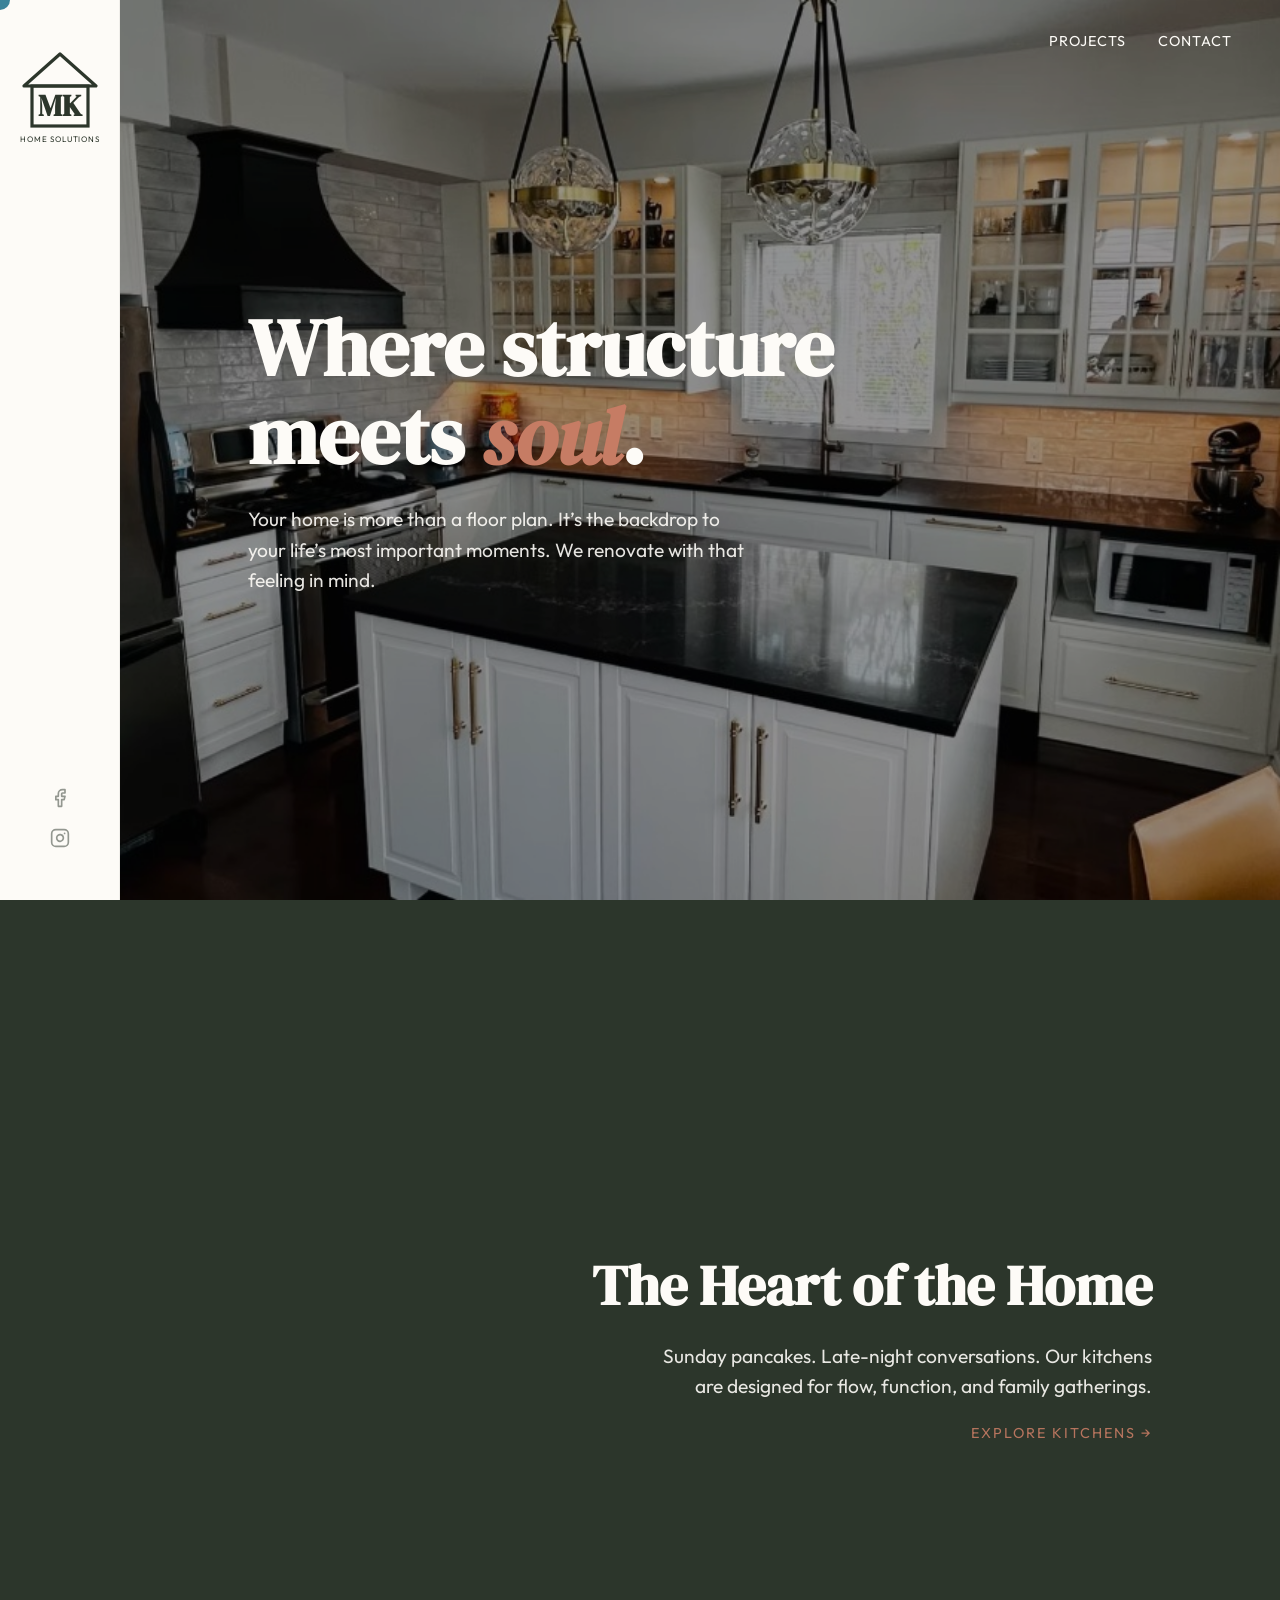
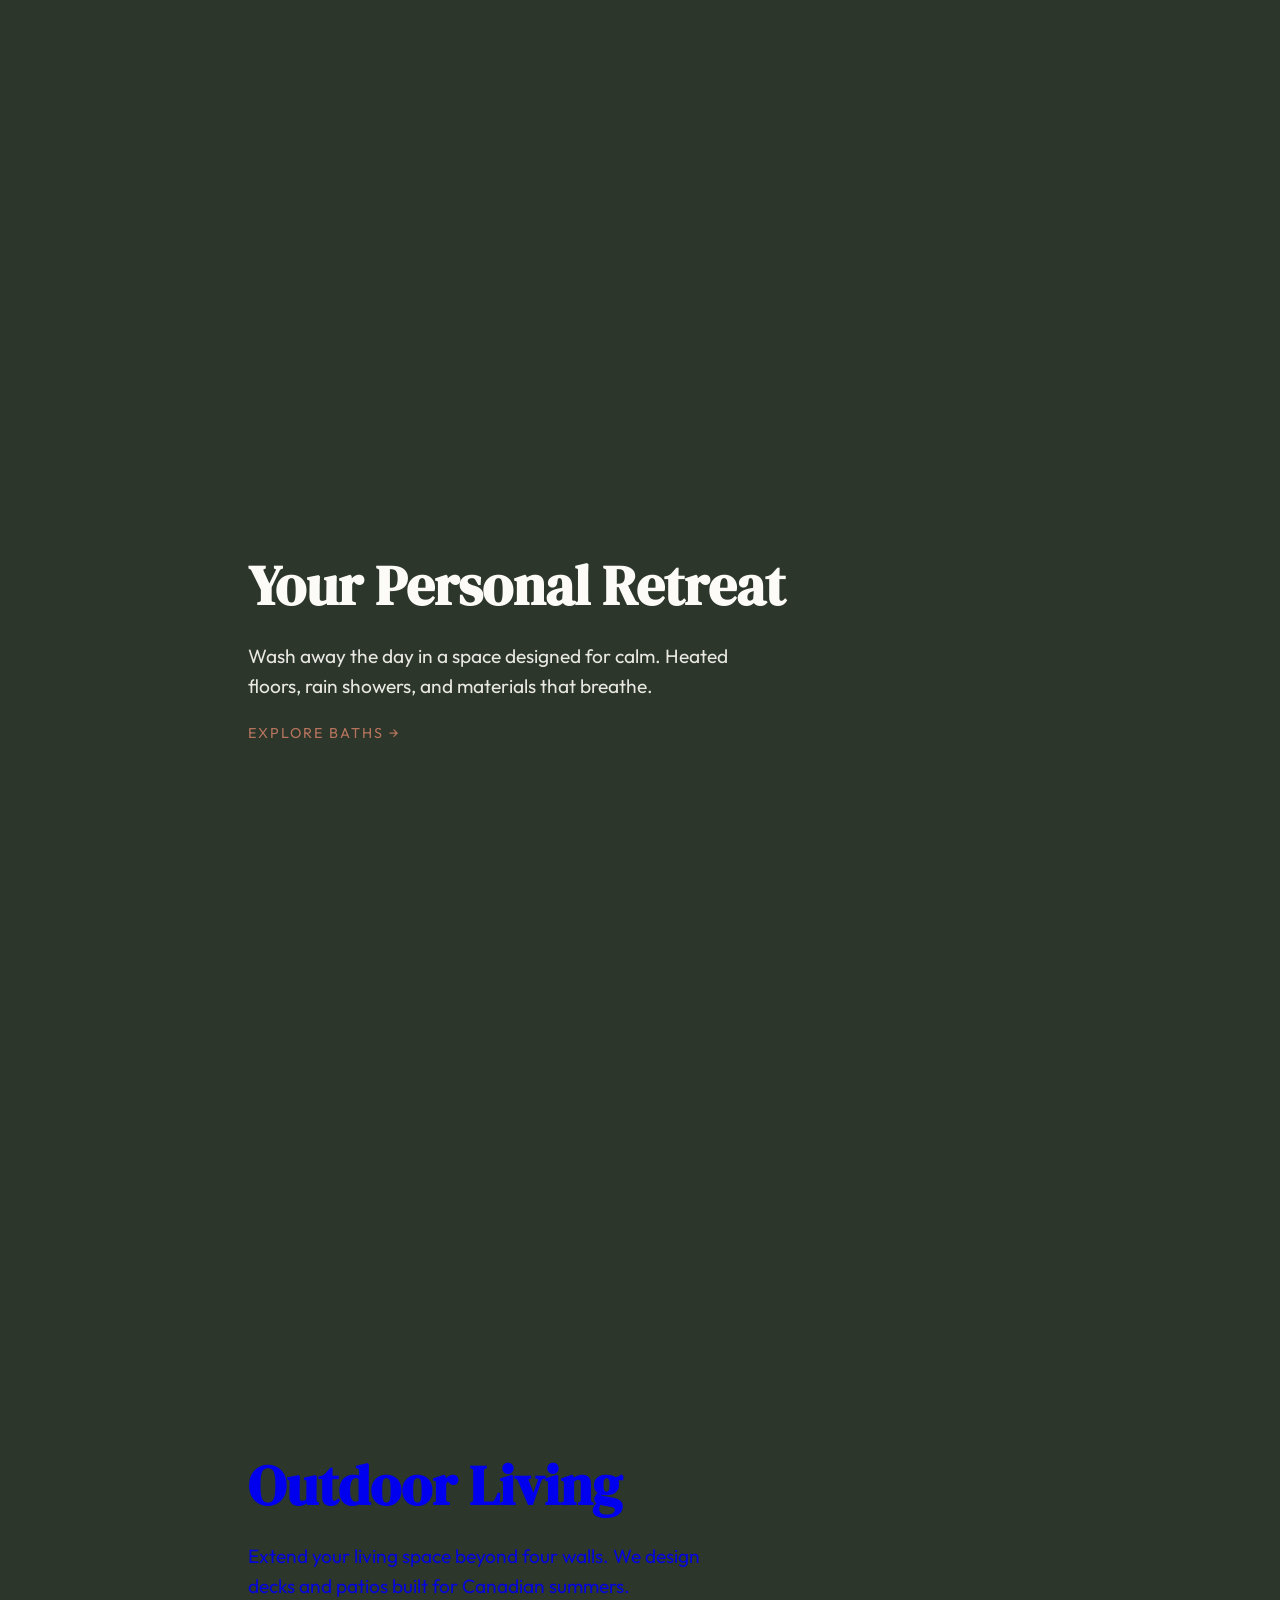
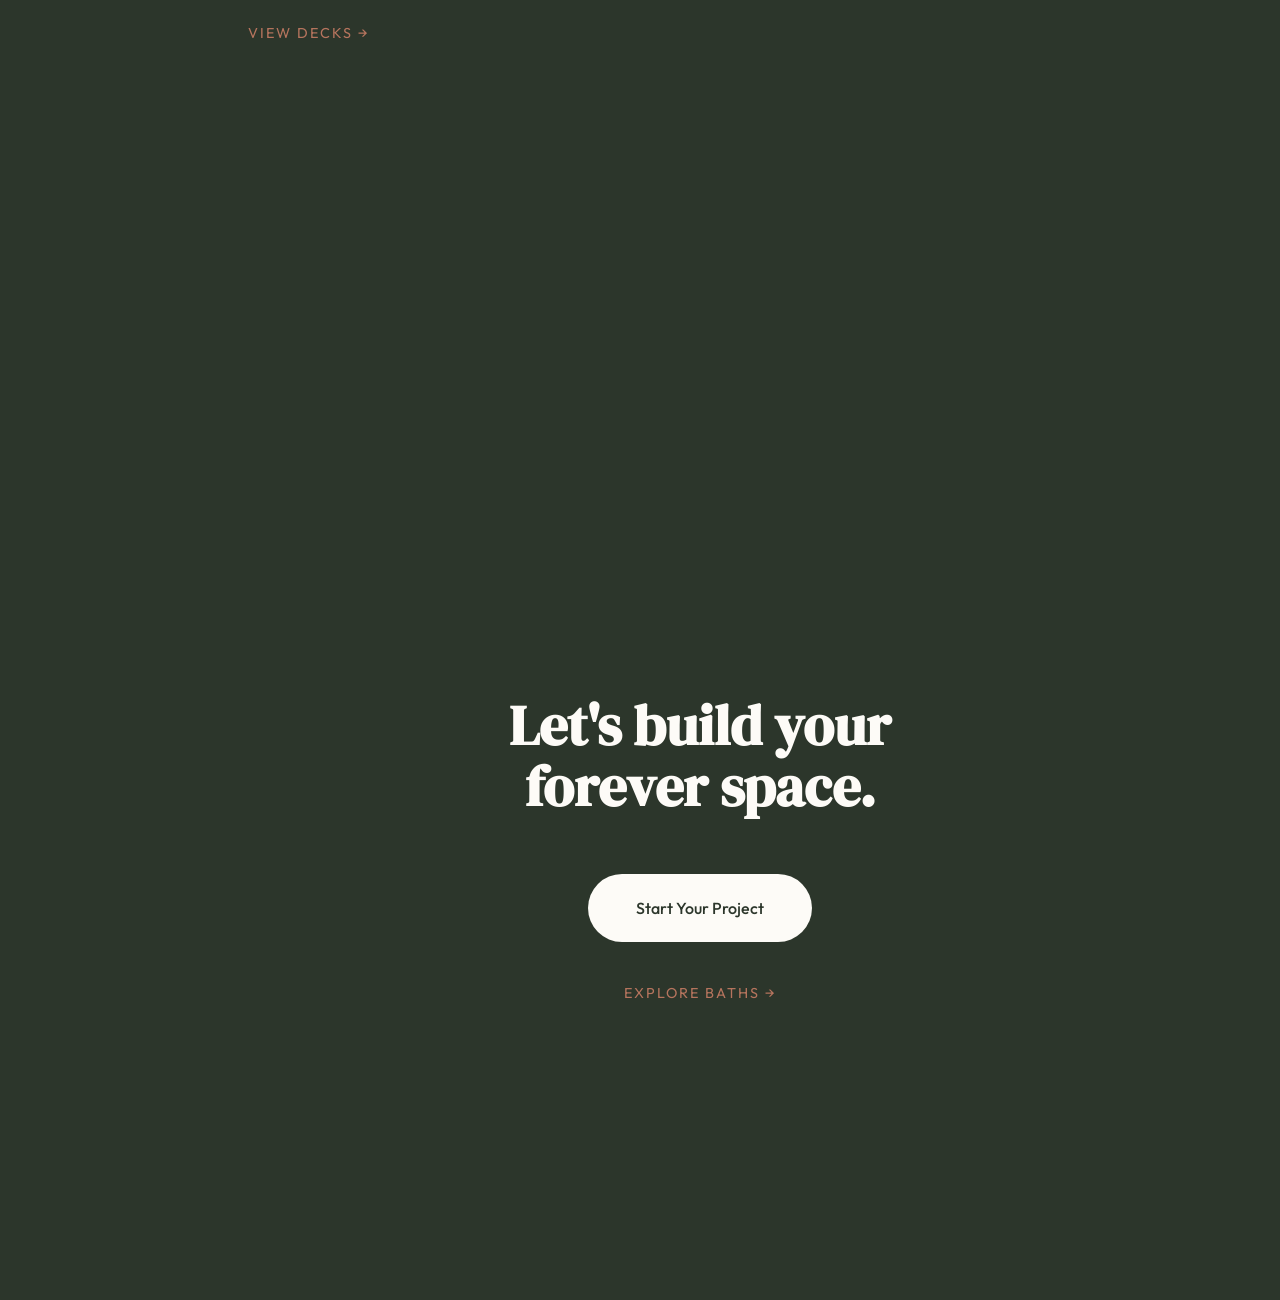
==== index.html @ 0baa1447 "Update index.html" ====
<!DOCTYPE html>
<html lang="en">
<head>
    <meta charset="UTF-8">
    <meta name="viewport" content="width=device-width, initial-scale=1.0">
    <title>MK Home Solutions | Immersive Story</title>
    <link rel="preconnect" href="https://fonts.googleapis.com">
    <link rel="preconnect" href="https://fonts.gstatic.com" crossorigin>
    <link href="https://fonts.googleapis.com/css2?family=DM+Serif+Display&family=Outfit:wght@300;400;500&display=swap" rel="stylesheet">
    
    <style>
        :root {
            --bg-cream: #FDFBF7;
            --text-dark: #2C362B;
            --text-light: #F2E8E4;
            --accent-terra: #C67C64;
            --font-display: 'DM Serif Display', serif;
            --font-body: 'Outfit', sans-serif;
            --sidebar-width: 120px;
        }

        * {
            box-sizing: border-box;
            margin: 0;
            padding: 0;
            cursor: none; /* Custom cursor */
        }

        body {
            background-color: var(--text-dark);
            color: var(--text-dark);
            font-family: var(--font-body);
            overflow-x: hidden;
        }

        /* --- CUSTOM CURSOR --- */
        .cursor {
            width: 20px;
            height: 20px;
            background: var(--accent-terra);
            border-radius: 50%;
            position: fixed;
            pointer-events: none;
            z-index: 9999;
            transform: translate(-50%, -50%);
            transition: width 0.3s, height 0.3s, background 0.3s;
            mix-blend-mode: exclusion;
        }
        
        .cursor.hovered {
            width: 60px;
            height: 60px;
            background: white;
            mix-blend-mode: normal;
            display: flex;
            align-items: center;
            justify-content: center;
        }
        
        .cursor.hovered::after {
            content: '';
            width: 5px;
            height: 5px;
            background: var(--text-dark);
            border-radius: 50%;
        }

        /* --- STATIC LEFT SIDEBAR --- */
        .static-sidebar {
            position: fixed;
            top: 0;
            left: 0;
            width: var(--sidebar-width);
            height: 100vh;
            background: var(--bg-cream);
            z-index: 100;
            display: flex;
            flex-direction: column;
            justify-content: space-between;
            align-items: center;
            padding: 3rem 0;
            border-right: 1px solid rgba(0,0,0,0.05);
        }

        .brand-vertical {
            writing-mode: vertical-rl;
            text-orientation: mixed;
            transform: rotate(180deg);
            font-family: var(--font-display);
            font-size: 1.5rem;
            letter-spacing: 2px;
            text-transform: uppercase;
            white-space: nowrap;
            margin-bottom: auto; /* Push to top */
            padding-bottom: 2rem;
            height: 100%;
            display: flex;
            align-items: center;
        }

        .social-icons {
            display: flex;
            flex-direction: column;
            gap: 1rem;
        }
                .icon-link svg {
            width: 20px;
            height: 20px;
            color: var(--text-dark);
            opacity: 0.5;
            transition: opacity 0.3s, color 0.3s;
        }
        .icon-link:hover svg {
            opacity: 1;
            color: var(--accent-terra);
        }
        .icon {
            width: 10px;
            height: 10px;
            background: var(--text-dark);
            border-radius: 50%;
            opacity: 0.3;
            transition: opacity 0.3s;
        }
        .icon:hover { opacity: 1; }

        /* --- FIXED IMAGE BACKGROUND (The Engine) --- */
        .image-stage {
            position: fixed;
            top: 0;
            left: var(--sidebar-width); /* Start after sidebar */
            width: calc(100% - var(--sidebar-width));
            height: 100vh;
            z-index: 0;
            overflow: hidden;
            background: #111; /* Fallback */
        }

        .bg-img {
            position: absolute;
            top: 0;
            left: 0;
            width: 100%;
            height: 100%;
            object-fit: cover;
            opacity: 0;
            transform: scale(1.1);
            transition: opacity 1.2s ease, transform 1.2s ease;
            filter: brightness(0.6); /* Darken for text readability */
        }

        .bg-img.active {
            opacity: 1;
            transform: scale(1);
        }

        /* --- SCROLLABLE CONTENT --- */
        .scroller {
            position: relative;
            z-index: 2;
            margin-left: var(--sidebar-width);
            width: calc(100% - var(--sidebar-width));
        }

        section {
            min-height: 100vh;
            display: flex;
            flex-direction: column;
            justify-content: center;
            padding: 4rem 8rem;
            color: var(--bg-cream);
            position: relative;
        }

        /* Text styling */
        h1, h2 {
            font-family: var(--font-display);
            margin-bottom: 1.5rem;
            line-height: 1.1;
        }

        h1 { font-size: 5rem; }
        h2 { font-size: 3.5rem; }

        p {
            font-size: 1.2rem;
            line-height: 1.6;
            max-width: 500px;
            opacity: 0.9;
        }

        .highlight {
            color: var(--accent-terra);
            font-style: italic;
        }

        /* Specific Layouts per section */
        .intro-section { align-items: flex-start; }
        .detail-section { align-items: flex-end; text-align: right; }
        .center-section { align-items: center; text-align: center; }

        /* --- FLOATING NAV (Top Right) --- */
        .floating-nav {
            position: fixed;
            top: 2rem;
            right: 3rem;
            z-index: 101;
            display: flex;
            gap: 2rem;
        }

        .nav-link {
            text-decoration: none;
            color: var(--bg-cream);
            font-size: 0.9rem;
            text-transform: uppercase;
            letter-spacing: 1px;
            mix-blend-mode: difference; /* Ensures visibility on light/dark */
        }

        /* --- PROGRESS INDICATOR --- */
        .progress-bar {
            position: fixed;
            right: 0;
            top: 0;
            width: 4px;
            background: var(--accent-terra);
            height: 0%;
            z-index: 200;
        }

        /* --- MOBILE ADJUSTMENTS --- */
        @media (max-width: 768px) {
            .static-sidebar { width: 60px; }
            .image-stage, .scroller { margin-left: 60px; width: calc(100% - 60px); }
            section { padding: 2rem; }
            h1 { font-size: 3rem; }
            h2 { font-size: 2rem; }
            .detail-section { align-items: flex-start; text-align: left; }
        }

    </style>
</head>
<body>

    <div class="cursor" id="cursor"></div>
    <div class="progress-bar" id="progressBar"></div>

    <!-- 1. STATIC SIDEBAR -->
  <aside class="static-sidebar">
        
        <!-- SVG LOGO START -->
        <div class="logo-container">
            <a href="index.html" style="text-decoration: none; color: inherit;">
                <svg viewBox="0 0 100 120" width="80" height="100" fill="currentColor" xmlns="http://www.w3.org/2000/svg">
                    <!-- The Roof -->
                    <path d="M50 5 L95 45 H5 Z" fill="none" stroke="currentColor" stroke-width="4" stroke-linejoin="round"/>
                    
                    <!-- The Box -->
                    <rect x="15" y="45" width="70" height="50" fill="none" stroke="currentColor" stroke-width="4"/>
                    
                    <!-- The "MK" Text -->
                    <text x="50" y="82" font-family="'DM Serif Display', serif" font-size="38" text-anchor="middle" font-weight="bold" fill="currentColor">MK</text>
                    
                    <!-- The "HOME SOLUTIONS" Text -->
                    <text x="50" y="115" font-family="'Outfit', sans-serif" font-size="10" text-anchor="middle" letter-spacing="1">HOME SOLUTIONS</text>
                </svg>
            </a>
        </div>
        <!-- SVG LOGO END -->

        <!-- SOCIAL ICONS -->
        <div class="social-icons hover-trigger">
            <a href="https://www.facebook.com/mkhomesolutionsottawa" target="_blank" class="icon-link">
                <svg viewBox="0 0 24 24" fill="none" stroke="currentColor" stroke-width="2" stroke-linecap="round" stroke-linejoin="round"><path d="M18 2h-3a5 5 0 0 0-5 5v3H7v4h3v8h4v-8h3l1-4h-4V7a1 1 0 0 1 1-1h3z"></path></svg>
            </a>
            <a href="https://www.instagram.com/mk_home_solutions/" target="_blank" class="icon-link">
                <svg viewBox="0 0 24 24" fill="none" stroke="currentColor" stroke-width="2" stroke-linecap="round" stroke-linejoin="round"><rect x="2" y="2" width="20" height="20" rx="5" ry="5"></rect><path d="M16 11.37A4 4 0 1 1 12.63 8 4 4 0 0 1 16 11.37z"></path><line x1="17.5" y1="6.5" x2="17.51" y2="6.5"></line></svg>
            </a>
        </div>
    </aside>

    <!-- 2. FLOATING NAV -->
    <nav class="floating-nav">
        <a href="kitchens.html" class="nav-link hover-trigger">Projects</a>
        <a href="contact.html" class="nav-link hover-trigger">Contact</a>
    </nav>

    <!-- 3. FIXED IMAGE STAGE (Changes based on scroll) -->
    <div class="image-stage">
        <!-- Hero Image -->
        <img src="kitchen.jpg" class="bg-img active" id="img-1" alt="kitchen">
        <!-- Kitchen Image -->
        <img src="kitchen2.jpg" class="bg-img" id="img-2" alt="Kitchen Cooking">
        <!-- Bathroom Image -->
        <img src="bathroom2.jpg" class="bg-img" id="img-3" alt="bathroom2">
        <!-- Deck Image -->
        <img src="deck.jpg" class="bg-img" id="img-4" alt="deck">
        <!-- Detail Image -->
        <img src="contact.jpg" class="bg-img" id="img-4" alt="fireplace">
    </div>

    <!-- 4. SCROLLABLE STORY -->
    <main class="scroller">
        
        <!-- SECTION 1: HERO -->
        <section class="intro-section" data-img="img-1">
            <h1>Where structure<br>meets <span class="highlight">soul</span>.</h1>
            <p>Your home is more than a floor plan. It’s the backdrop to your life’s most important moments. We renovate with that feeling in mind.</p>
        </section>

        <!-- SECTION 2: KITCHEN -->
        <section class="detail-section" data-img="img-2">
            <h2>The Heart of the Home</h2>
            <p>Sunday pancakes. Late-night conversations. Our kitchens are designed for flow, function, and family gatherings.</p>
            <br>
            <!-- LINK TO KITCHENS.HTML -->
            <a href="kitchens.html" style="text-decoration: none;">
                <p style="font-size: 0.9rem; text-transform: uppercase; letter-spacing: 2px; color: var(--accent-terra);" class="hover-trigger">Explore Kitchens &rarr;</p>
            </a>
        </section>

        <!-- SECTION 3: BATHROOM -->
        <section class="intro-section" data-img="img-3">
            <h2>Your Personal Retreat</h2>
            <p>Wash away the day in a space designed for calm. Heated floors, rain showers, and materials that breathe.</p>
            <br>
            <!-- LINK TO BATHROOMS.HTML (Fixed name) -->
            <a href="bathrooms.html" style="text-decoration: none;">
                <p style="font-size: 0.9rem; text-transform: uppercase; letter-spacing: 2px; color: var(--accent-terra);" class="hover-trigger">Explore Baths &rarr;</p>
        </section>
       <!-- NEW SECTION HERE -->
        <section class="intro-section" data-img="img-4">
            <h2>Outdoor Living</h2>
            <p>Extend your living space beyond four walls. We design decks and patios built for Canadian summers.</p>
            <br>
            <a href="exteriors.html" style="text-decoration: none;">
                <p style="font-size: 0.9rem; text-transform: uppercase; letter-spacing: 2px; color: var(--accent-terra);" class="hover-trigger">View Decks &rarr;</p>
            </a>
        </section>
        <!-- SECTION 4: CONCLUSION -->
        <section class="center-section" data-img="img-5">
            <h2>Let's build your<br>forever space.</h2>
            <div style="margin-top: 2rem; display: inline-block; padding: 1.5rem 3rem; background: var(--bg-cream); color: var(--text-dark); border-radius: 50px; font-weight: 500;" class="hover-trigger">
                Start Your Project
            </div>
            <br><br>
<a href="baths.html" style="text-decoration: none;">
    <p style="font-size: 0.9rem; text-transform: uppercase; letter-spacing: 2px; color: var(--accent-terra);" class="hover-trigger">Explore Baths &rarr;</p>
</a>
        </section>

    </main>

    <script>
        // --- CURSOR LOGIC ---
        const cursor = document.getElementById('cursor');
        const triggers = document.querySelectorAll('.hover-trigger');

        document.addEventListener('mousemove', (e) => {
            cursor.style.left = e.clientX + 'px';
            cursor.style.top = e.clientY + 'px';
        });

        triggers.forEach(trigger => {
            trigger.addEventListener('mouseenter', () => cursor.classList.add('hovered'));
            trigger.addEventListener('mouseleave', () => cursor.classList.remove('hovered'));
        });

        // --- INTERSECTION OBSERVER FOR IMAGE SWAP ---
        // This watches the sections. When one covers 50% of the screen, swap the image.
        
        const sections = document.querySelectorAll('section');
        const images = document.querySelectorAll('.bg-img');

        const observerOptions = {
            root: null,
            threshold: 0.5, // Trigger when 50% of the section is visible
        };

        const observer = new IntersectionObserver((entries) => {
            entries.forEach(entry => {
                if (entry.isIntersecting) {
                    // 1. Get the target image ID from the data attribute
                    const targetId = entry.target.getAttribute('data-img');
                    
                    // 2. Remove 'active' class from all images
                    images.forEach(img => img.classList.remove('active'));

                    // 3. Add 'active' class to the matching image
                    const activeImg = document.getElementById(targetId);
                    if(activeImg) activeImg.classList.add('active');
                }
            });
        }, observerOptions);

        sections.forEach(section => {
            observer.observe(section);
        });

        // --- PROGRESS BAR ---
        window.addEventListener('scroll', () => {
            const scrollTop = document.documentElement.scrollTop || document.body.scrollTop;
            const scrollHeight = document.documentElement.scrollHeight - document.documentElement.clientHeight;
            const scrolled = (scrollTop / scrollHeight) * 100;
            document.getElementById('progressBar').style.height = scrolled + "%";
        });

    </script>
</body>
</html>
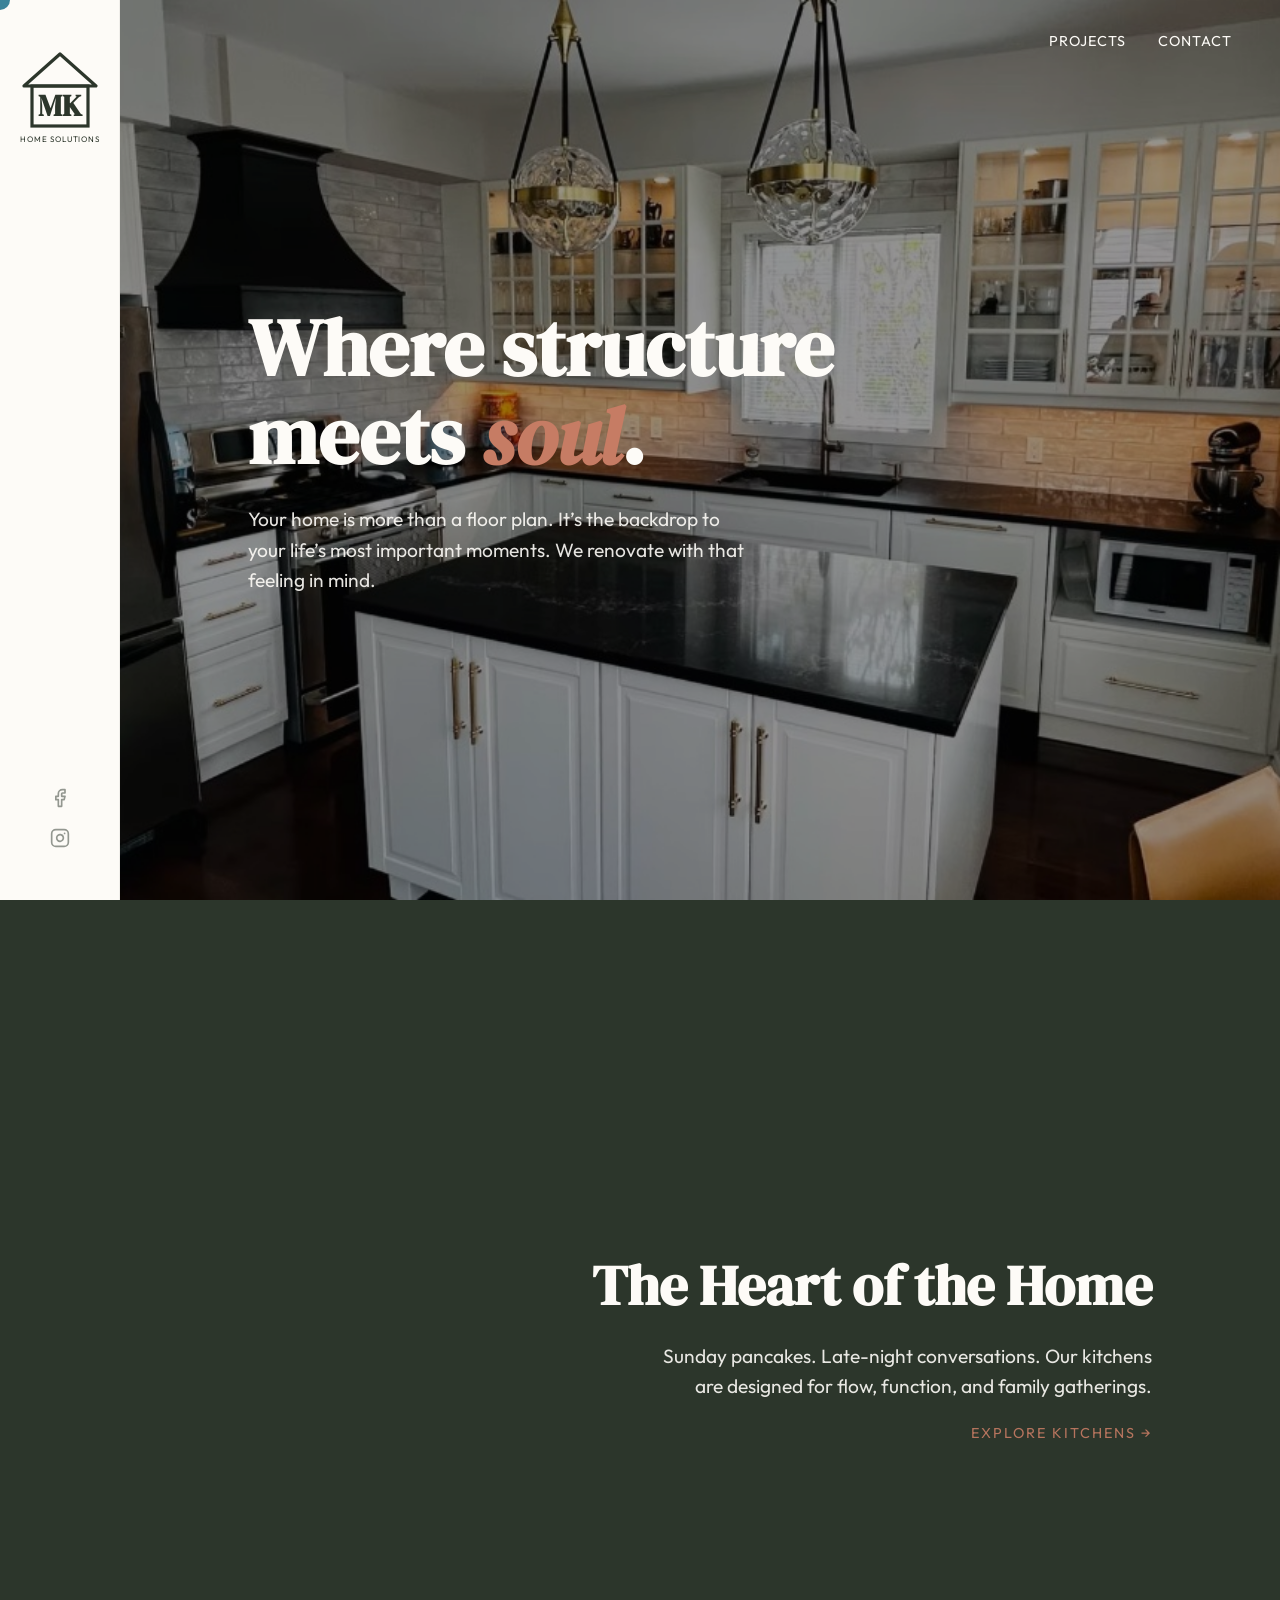
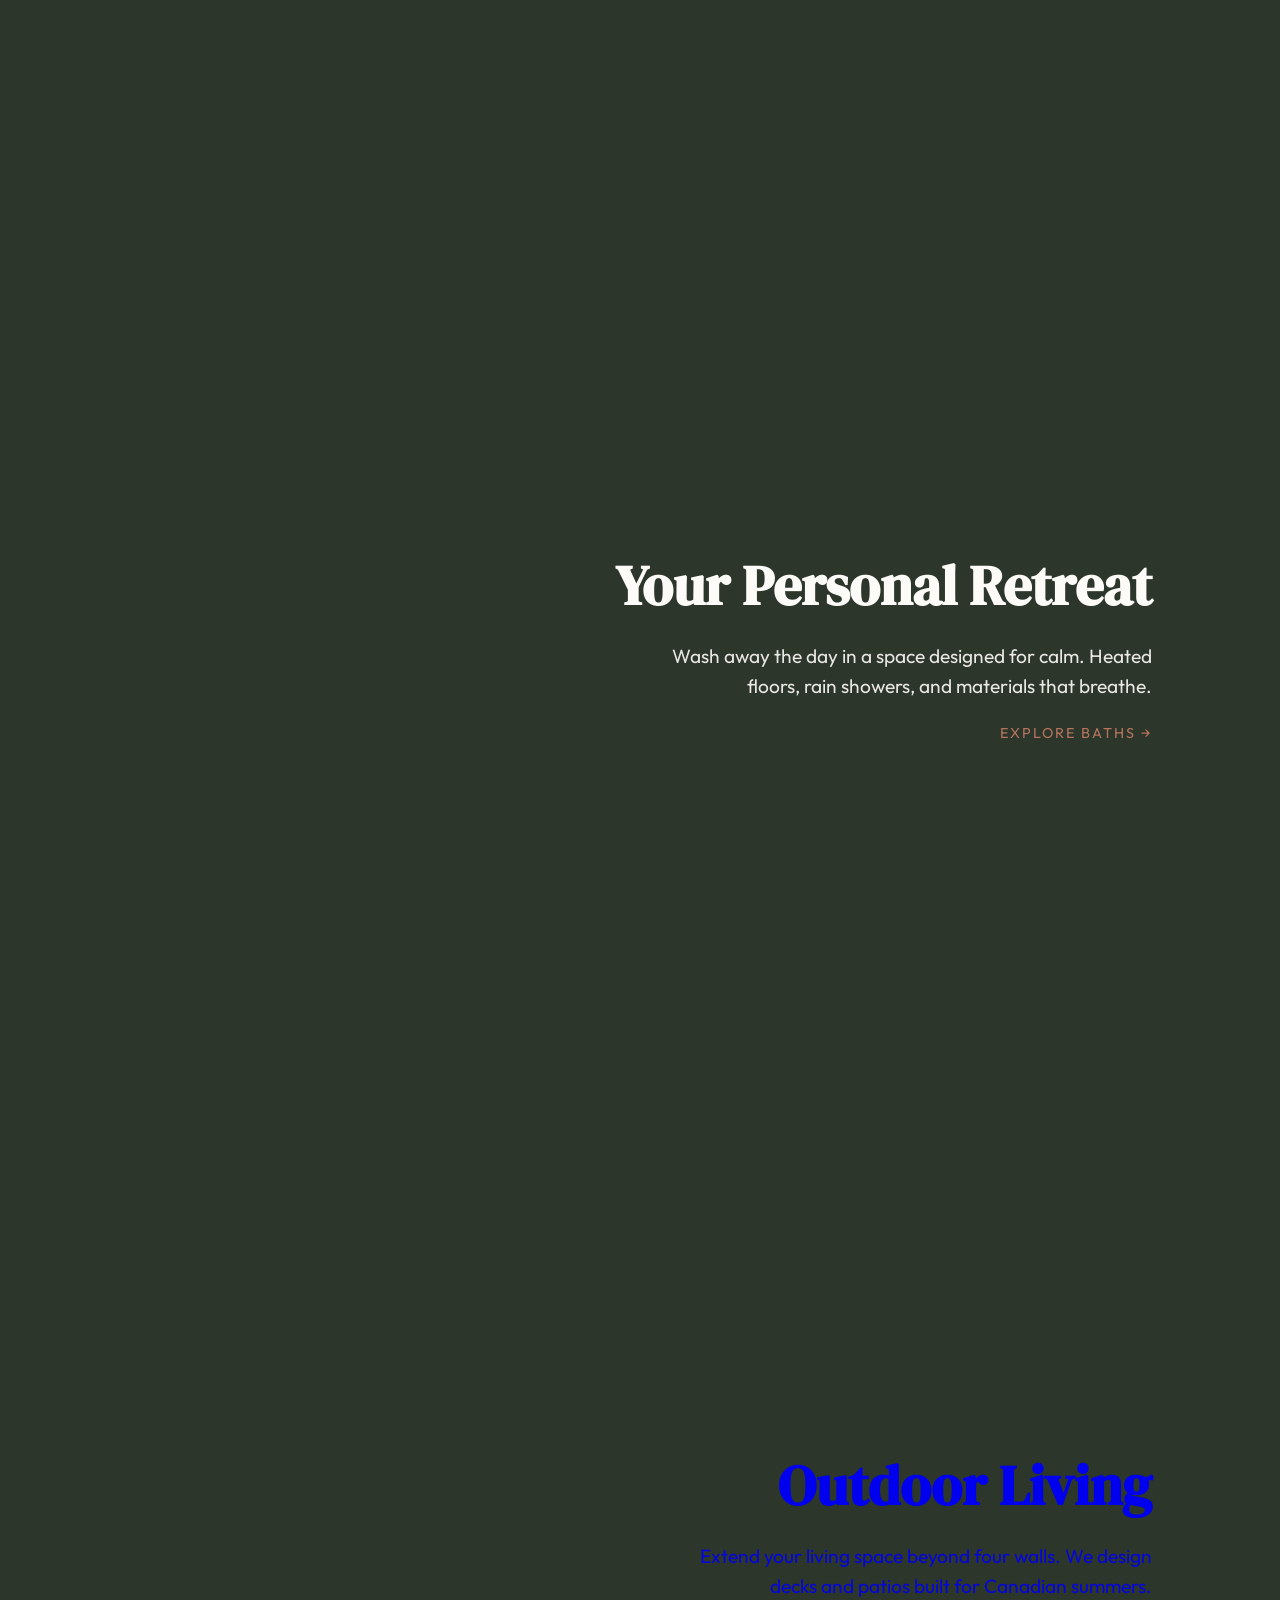
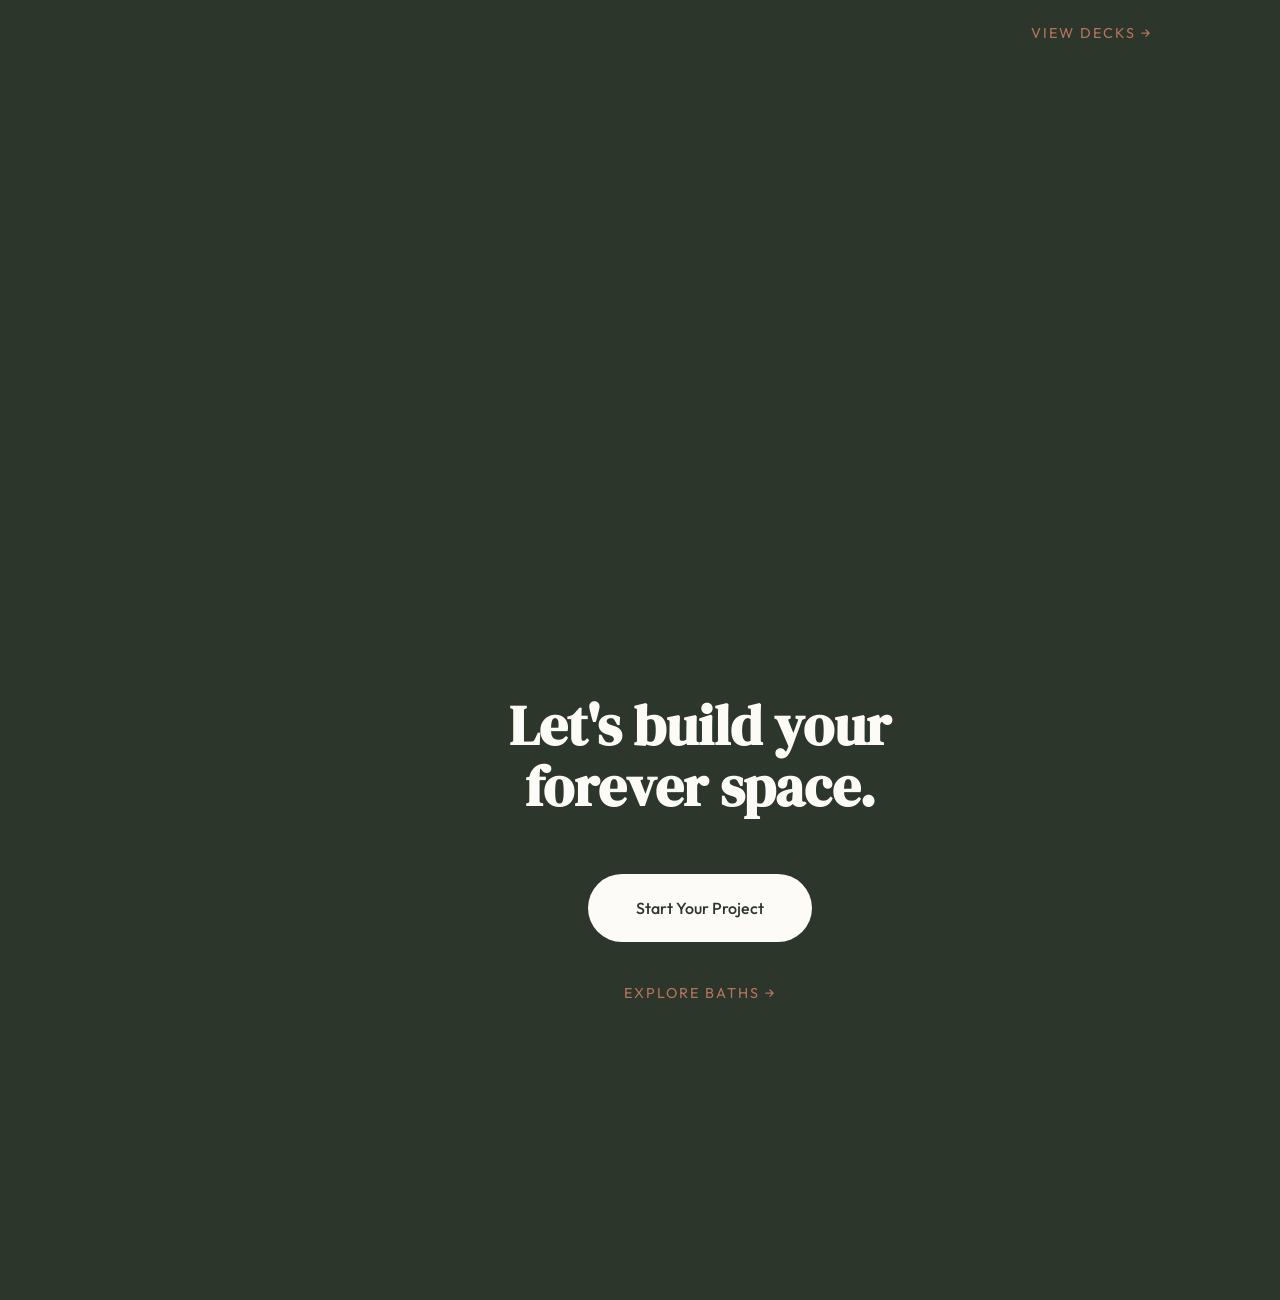
==== commit feba98c7: "Update index.html" ====
--- a/index.html
+++ b/index.html
@@ -297,7 +297,7 @@
         <!-- Deck Image -->
         <img src="deck.jpg" class="bg-img" id="img-4" alt="deck">
         <!-- Detail Image -->
-        <img src="contact.jpg" class="bg-img" id="img-4" alt="fireplace">
+        <img src="contact.jpg" class="bg-img" id="img-5" alt="fireplace">
     </div>
 
     <!-- 4. SCROLLABLE STORY -->
@@ -321,7 +321,7 @@
         </section>
 
         <!-- SECTION 3: BATHROOM -->
-        <section class="intro-section" data-img="img-3">
+        <section class="detail-section" data-img="img-3">
             <h2>Your Personal Retreat</h2>
             <p>Wash away the day in a space designed for calm. Heated floors, rain showers, and materials that breathe.</p>
             <br>
@@ -330,7 +330,7 @@
                 <p style="font-size: 0.9rem; text-transform: uppercase; letter-spacing: 2px; color: var(--accent-terra);" class="hover-trigger">Explore Baths &rarr;</p>
         </section>
        <!-- NEW SECTION HERE -->
-        <section class="intro-section" data-img="img-4">
+        <section class="detail-section" data-img="img-4">
             <h2>Outdoor Living</h2>
             <p>Extend your living space beyond four walls. We design decks and patios built for Canadian summers.</p>
             <br>
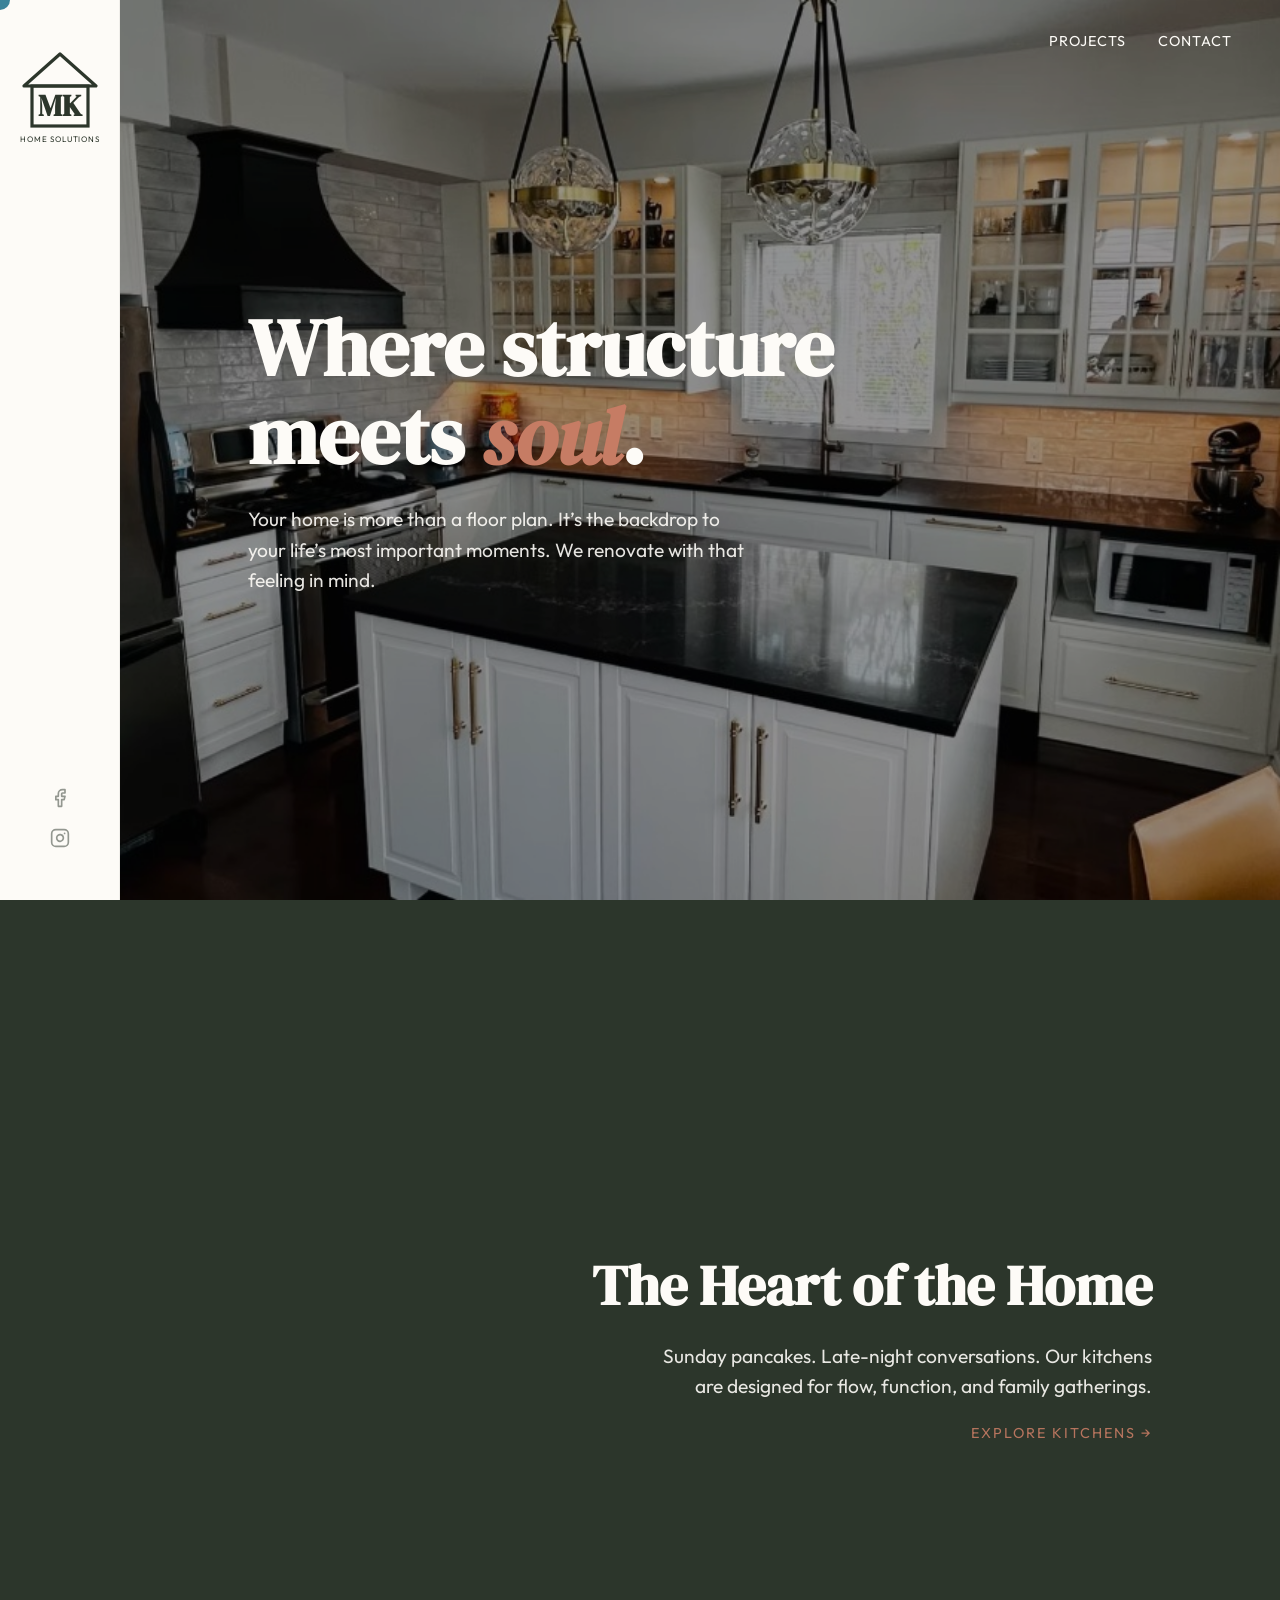
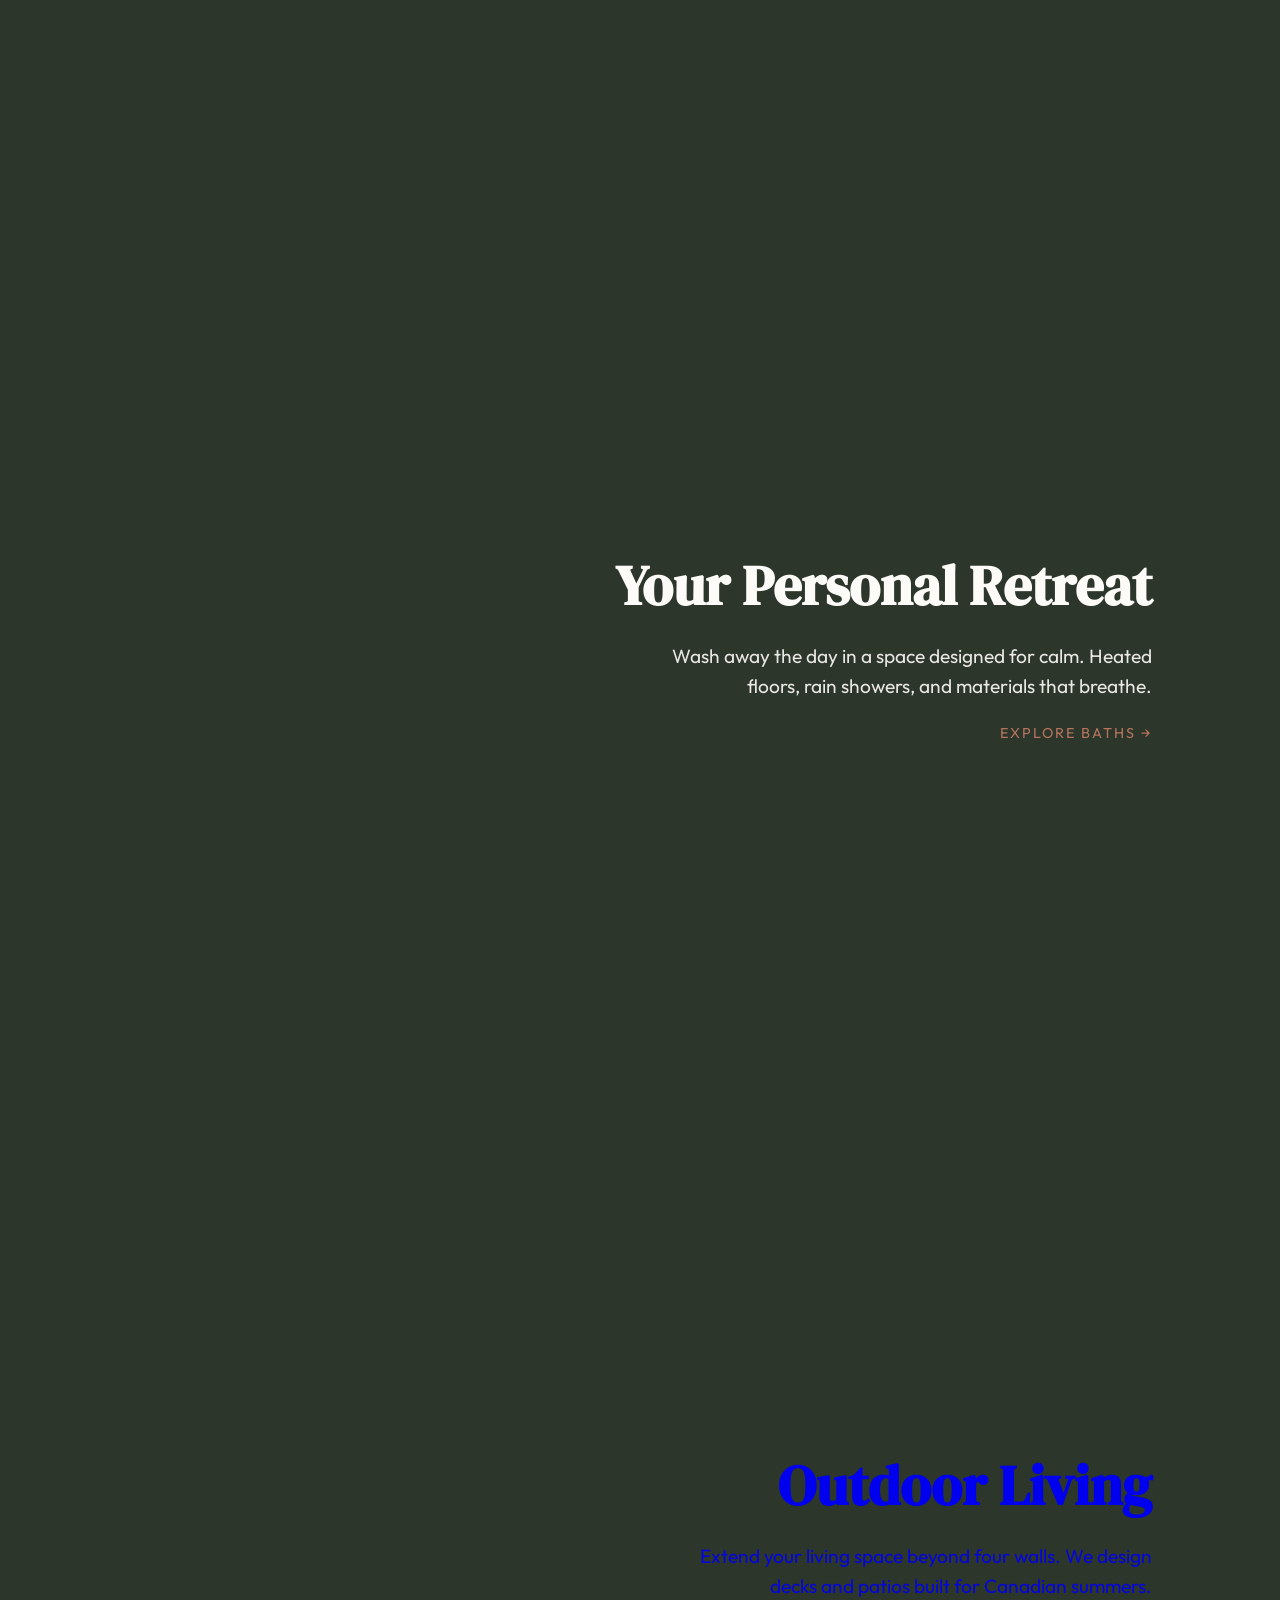
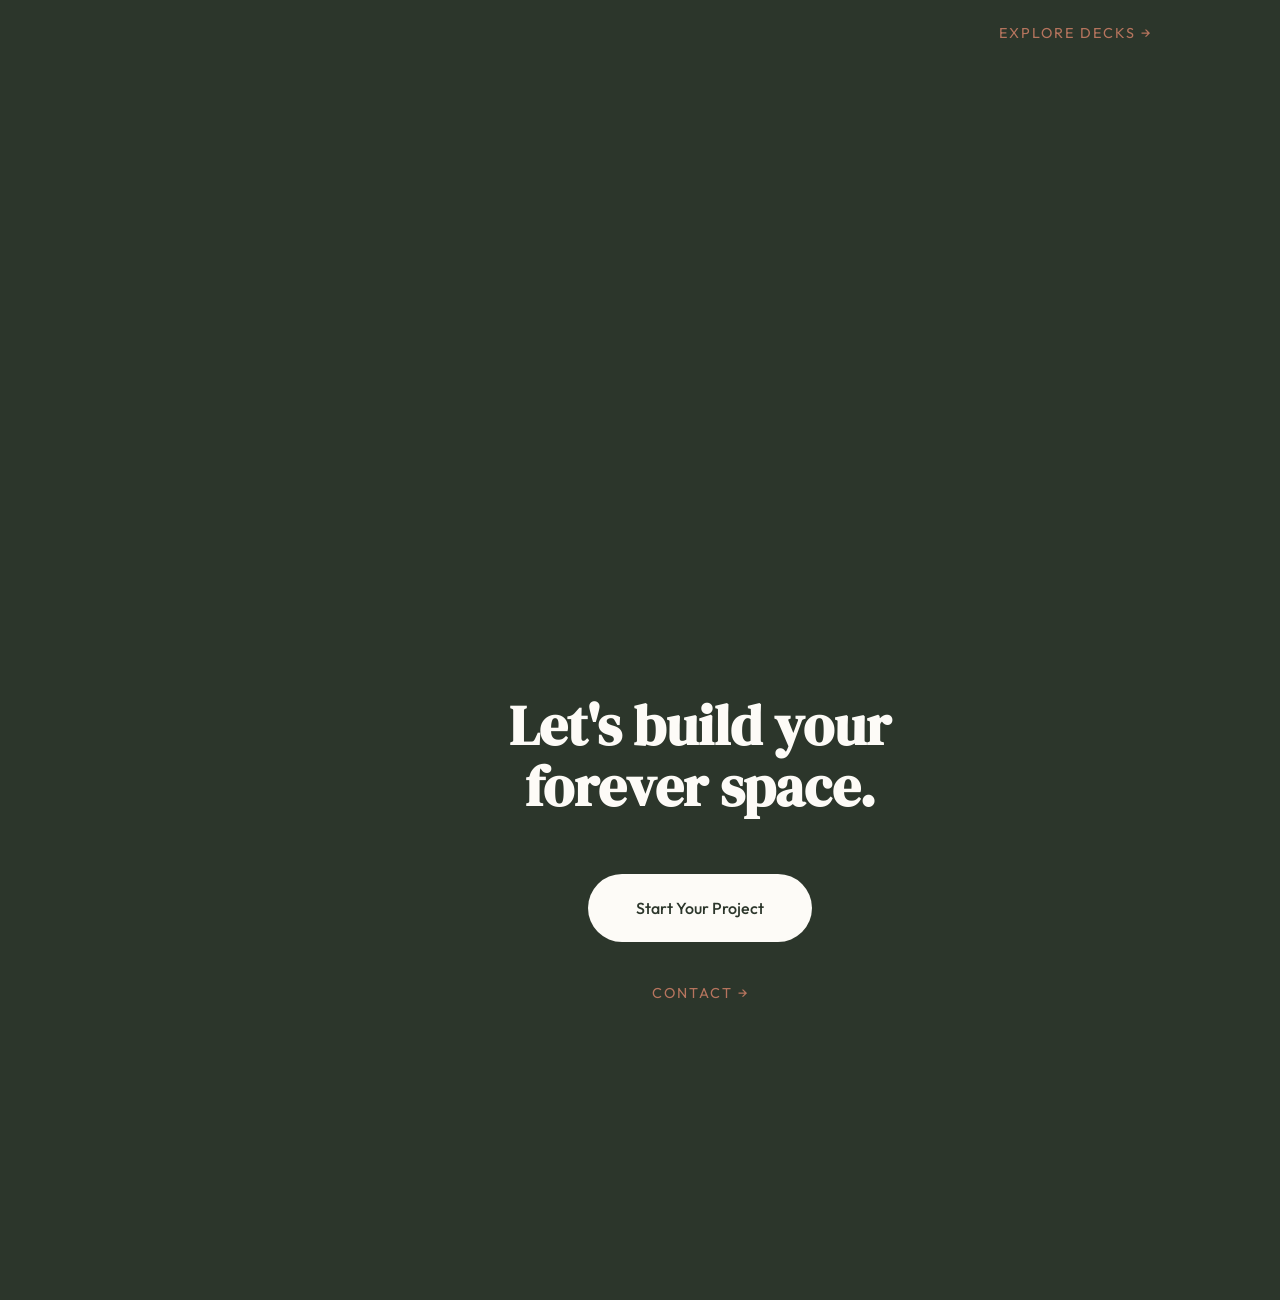
==== commit 60e6ca25: "Update index.html" ====
--- a/index.html
+++ b/index.html
@@ -335,7 +335,7 @@
             <p>Extend your living space beyond four walls. We design decks and patios built for Canadian summers.</p>
             <br>
             <a href="exteriors.html" style="text-decoration: none;">
-                <p style="font-size: 0.9rem; text-transform: uppercase; letter-spacing: 2px; color: var(--accent-terra);" class="hover-trigger">View Decks &rarr;</p>
+                <p style="font-size: 0.9rem; text-transform: uppercase; letter-spacing: 2px; color: var(--accent-terra);" class="hover-trigger">Explore Decks &rarr;</p>
             </a>
         </section>
         <!-- SECTION 4: CONCLUSION -->
@@ -345,8 +345,8 @@
                 Start Your Project
             </div>
             <br><br>
-<a href="baths.html" style="text-decoration: none;">
-    <p style="font-size: 0.9rem; text-transform: uppercase; letter-spacing: 2px; color: var(--accent-terra);" class="hover-trigger">Explore Baths &rarr;</p>
+<a href="contact.html" style="text-decoration: none;">
+    <p style="font-size: 0.9rem; text-transform: uppercase; letter-spacing: 2px; color: var(--accent-terra);" class="hover-trigger">Contact &rarr;</p>
 </a>
         </section>
 
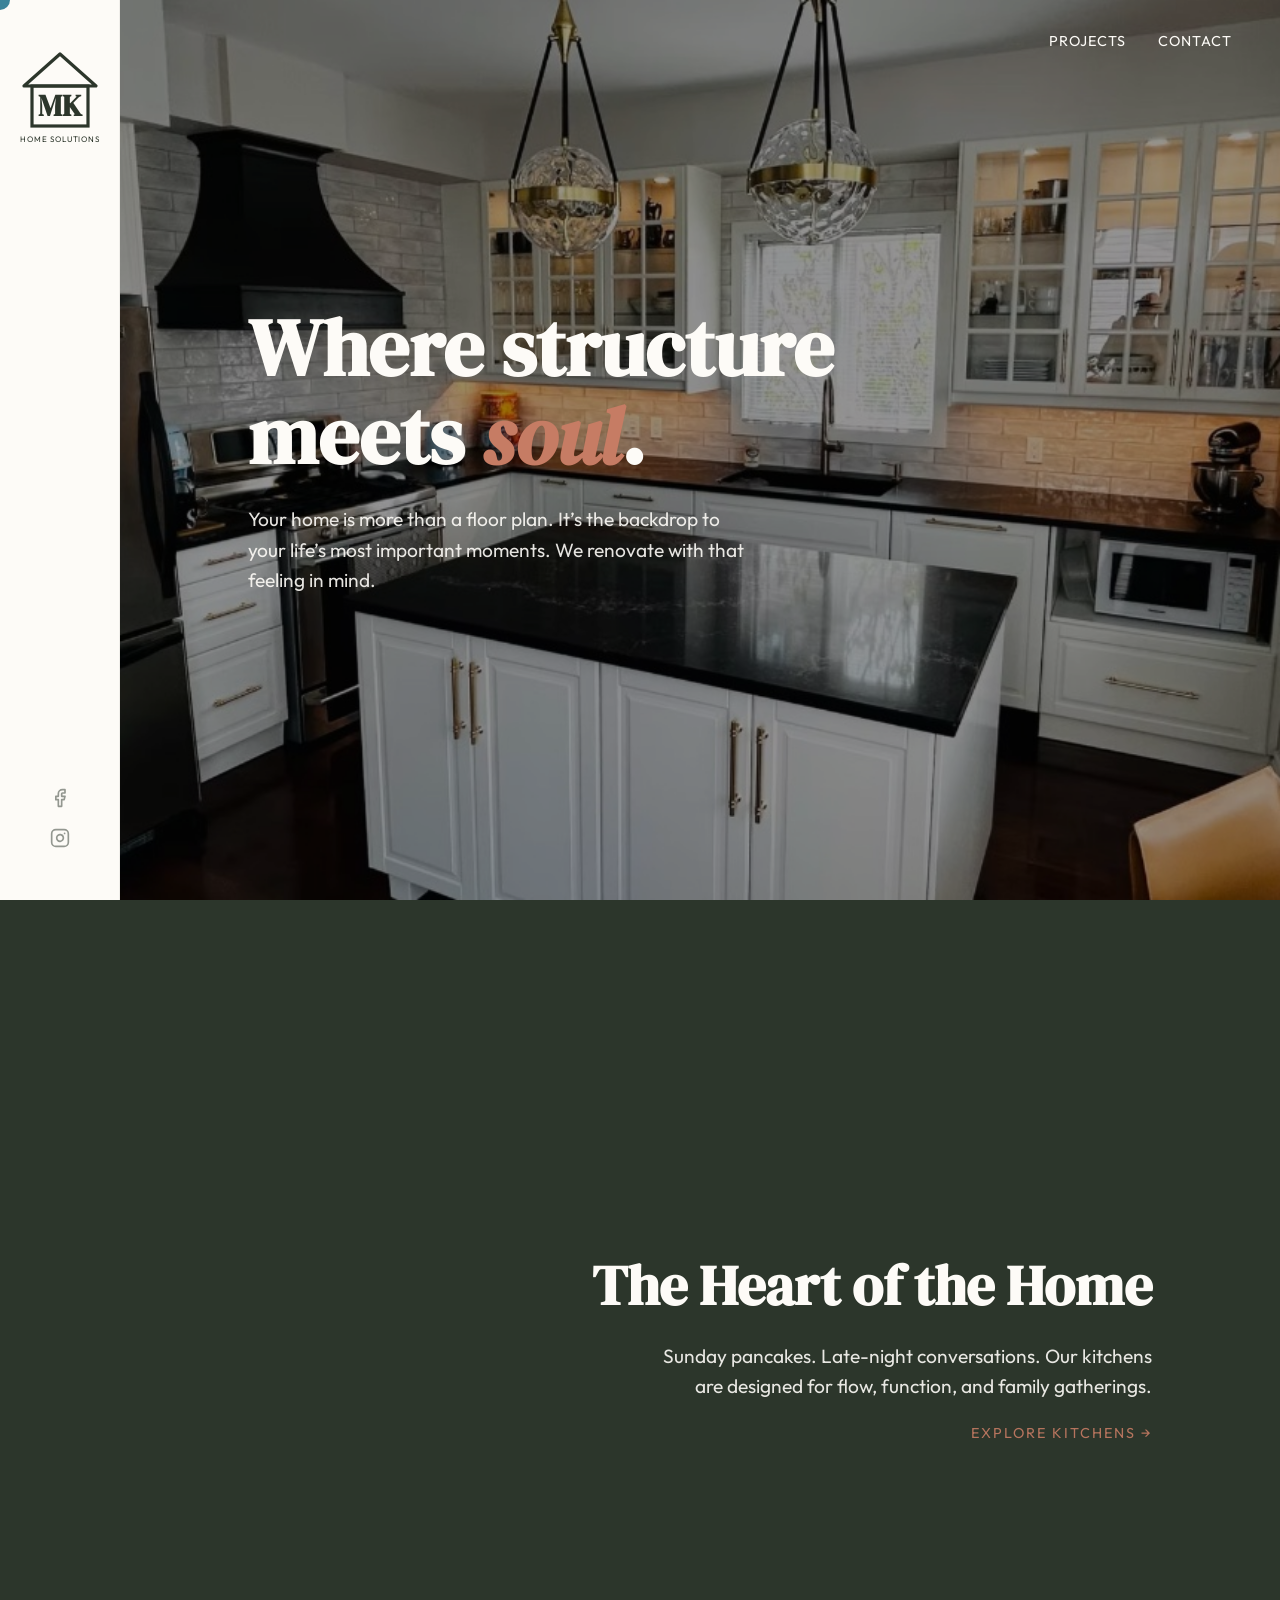
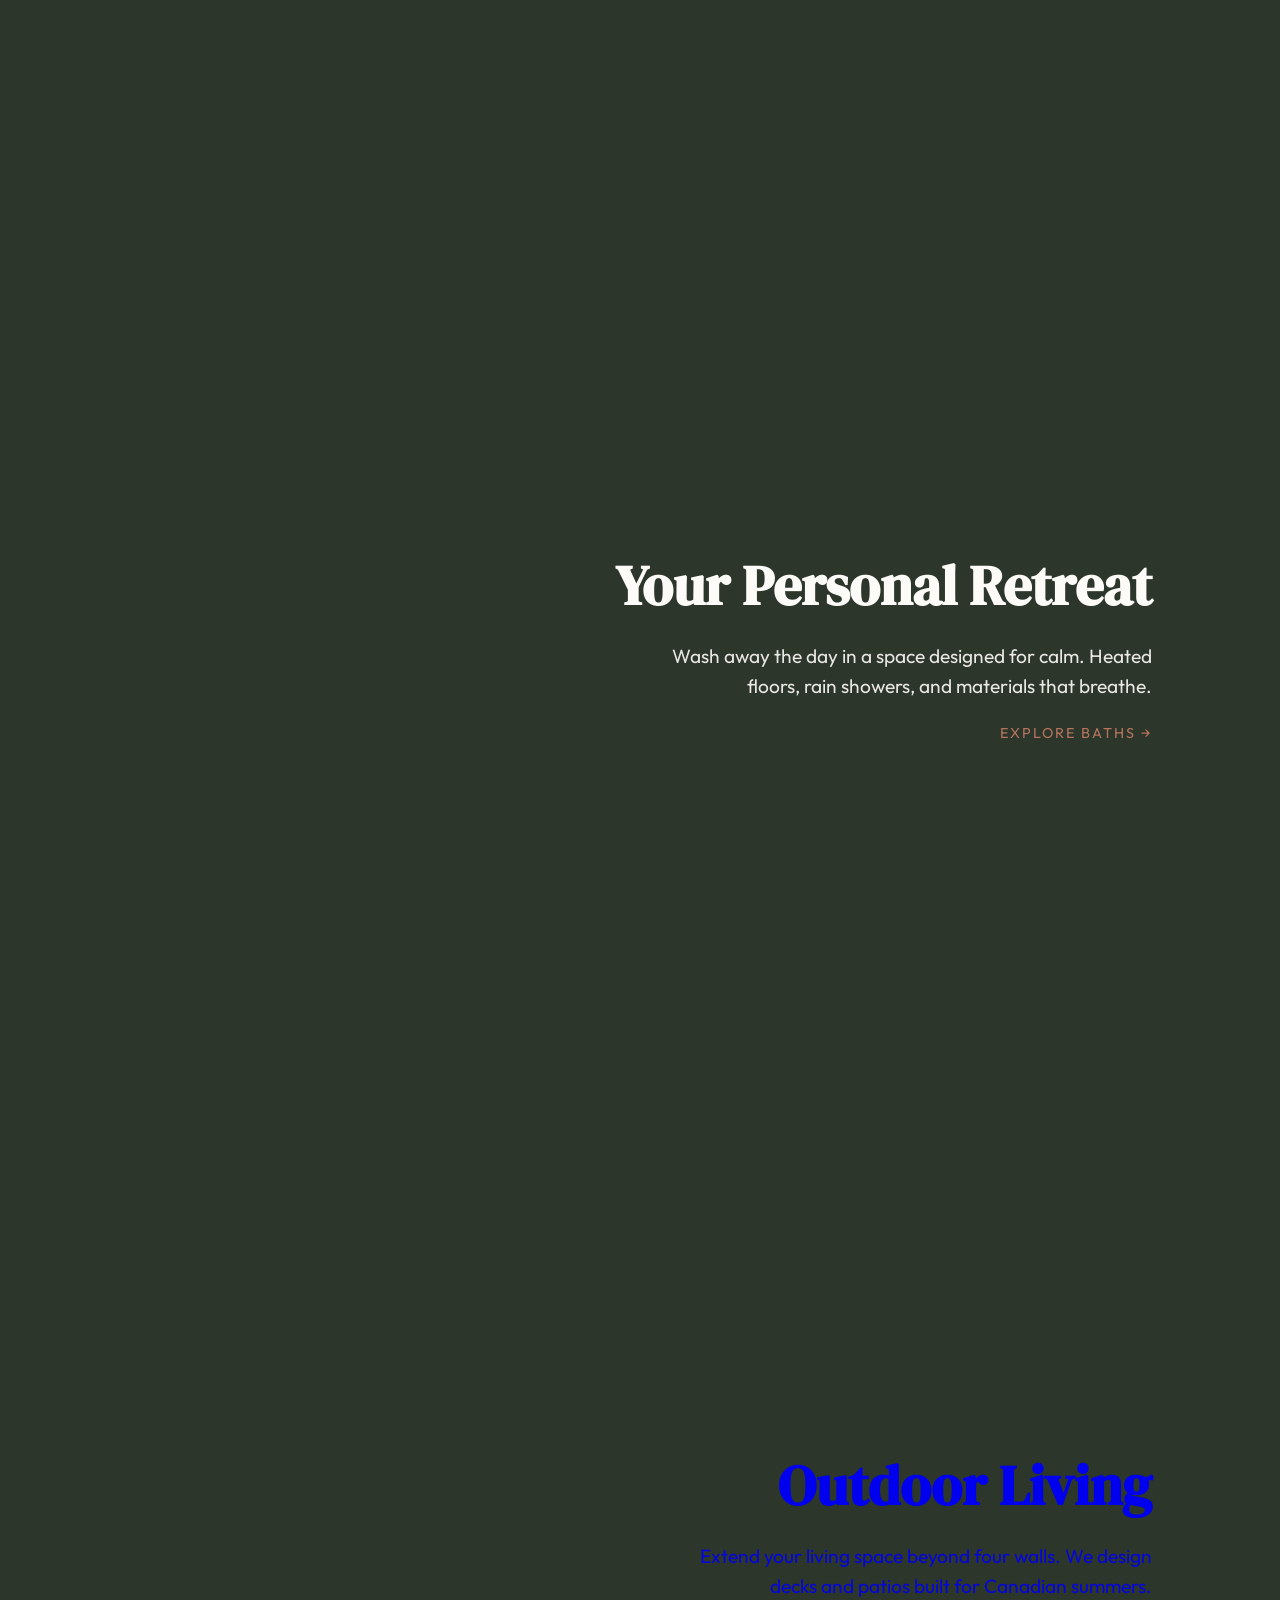
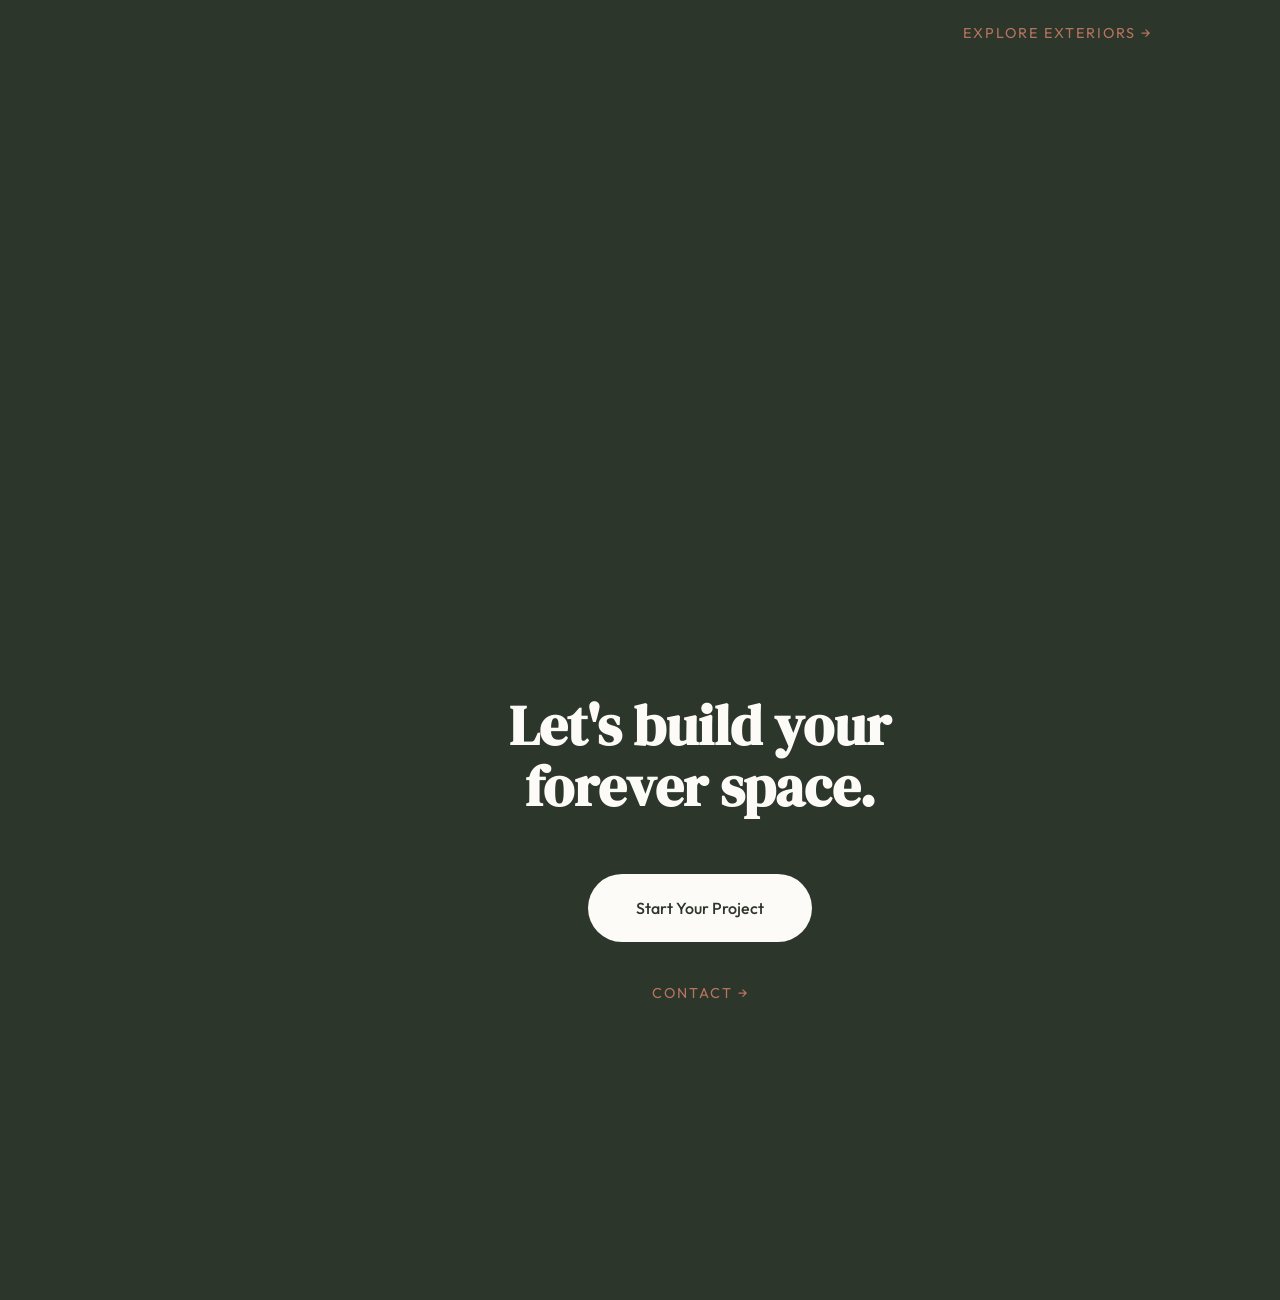
==== commit ab216012: "Update index.html" ====
--- a/index.html
+++ b/index.html
@@ -230,13 +230,74 @@
         }
 
         /* --- MOBILE ADJUSTMENTS --- */
-        @media (max-width: 768px) {
-            .static-sidebar { width: 60px; }
-            .image-stage, .scroller { margin-left: 60px; width: calc(100% - 60px); }
-            section { padding: 2rem; }
-            h1 { font-size: 3rem; }
-            h2 { font-size: 2rem; }
-            .detail-section { align-items: flex-start; text-align: left; }
+/* --- MOBILE CURSOR FIX --- */
+/* --- MOBILE OPTIMIZATION & WIGGLE FIX --- */
+        @media (max-width: 900px) {
+            
+            /* 1. LOCK THE SCREEN WIDTH (Stops the finger drag wiggle) */
+            html, body {
+                width: 100%;
+                overflow-x: hidden;
+                position: relative;
+            }
+
+            /* 2. SHRINK SIDEBAR & ADJUST CONTENT WIDTH */
+            :root {
+                --sidebar-width: 60px; /* Make sidebar smaller on mobile */
+            }
+
+            .static-sidebar { 
+                width: var(--sidebar-width); 
+                padding: 1rem 0;
+            }
+
+            /* Adjust content area to fit next to sidebar */
+            .image-stage, .scroller, .gallery-container, .contact-container { 
+                margin-left: var(--sidebar-width); 
+                width: calc(100% - var(--sidebar-width)); 
+            }
+
+            /* 3. RESIZE TEXT (Fluid typography) */
+            section { 
+                padding: 4rem 1.5rem; /* Less padding so text has room */
+                min-height: 80vh; /* Shorter sections on mobile */
+            }
+
+            h1 { 
+                font-size: 2.5rem; /* Was 5rem - much smaller now */
+                word-wrap: break-word; /* Prevents long words breaking layout */
+                hyphens: auto;
+            }
+
+            h2 { 
+                font-size: 2rem; 
+            }
+
+            p {
+                font-size: 1rem;
+                max-width: 100%;
+            }
+
+            /* 4. FIX NAVIGATION */
+            .floating-nav {
+                top: 1rem;
+                right: 1rem;
+                gap: 1rem;
+            }
+            
+            .nav-link {
+                font-size: 0.75rem;
+                padding: 0.5rem;
+                background: rgba(0,0,0,0.3); /* Legibility on top of images */
+                border-radius: 4px;
+            }
+            
+            /* 5. FIX ALIGNMENT */
+            /* Force text to align left on mobile for readability */
+            .detail-section, .center-section, .intro-section {
+                align-items: flex-start;
+                text-align: left;
+            }
         }
 
     </style>
@@ -335,7 +396,7 @@
             <p>Extend your living space beyond four walls. We design decks and patios built for Canadian summers.</p>
             <br>
             <a href="exteriors.html" style="text-decoration: none;">
-                <p style="font-size: 0.9rem; text-transform: uppercase; letter-spacing: 2px; color: var(--accent-terra);" class="hover-trigger">Explore Decks &rarr;</p>
+                <p style="font-size: 0.9rem; text-transform: uppercase; letter-spacing: 2px; color: var(--accent-terra);" class="hover-trigger">Explore Exteriors &rarr;</p>
             </a>
         </section>
         <!-- SECTION 4: CONCLUSION -->
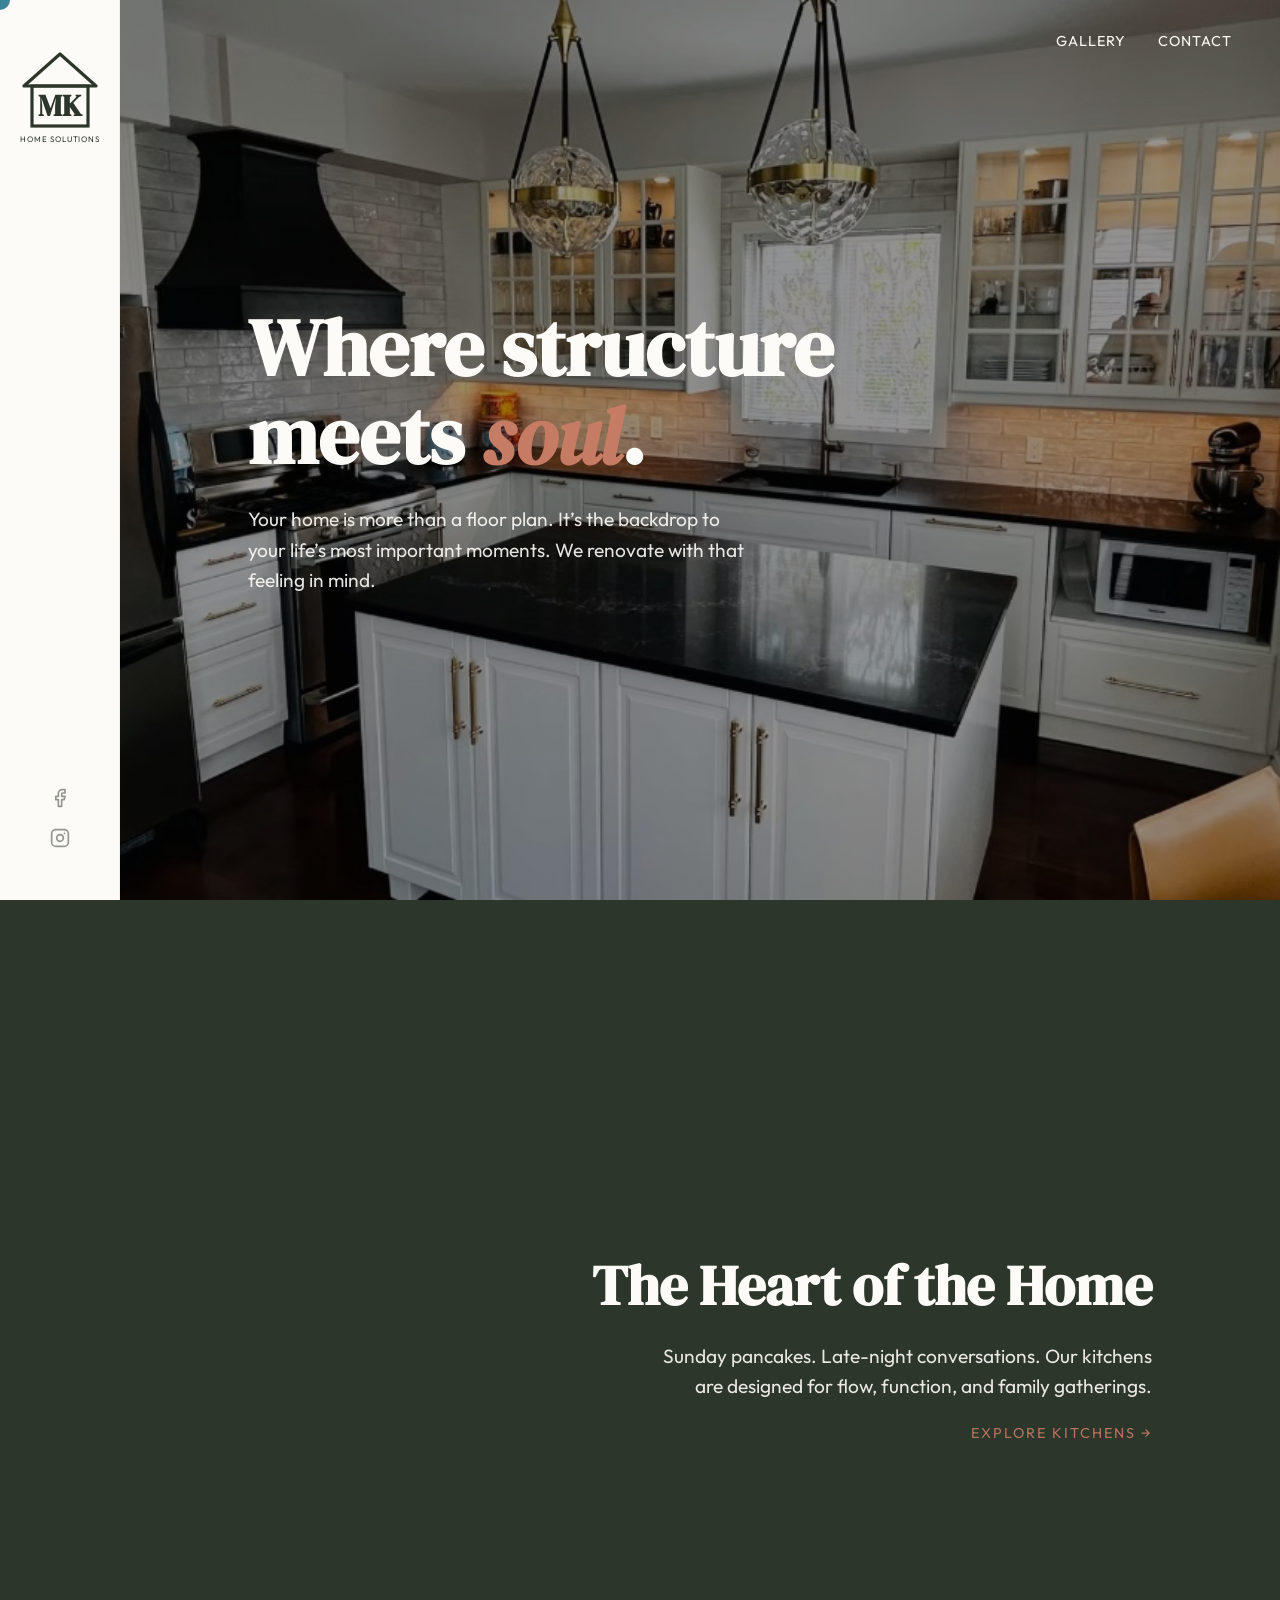
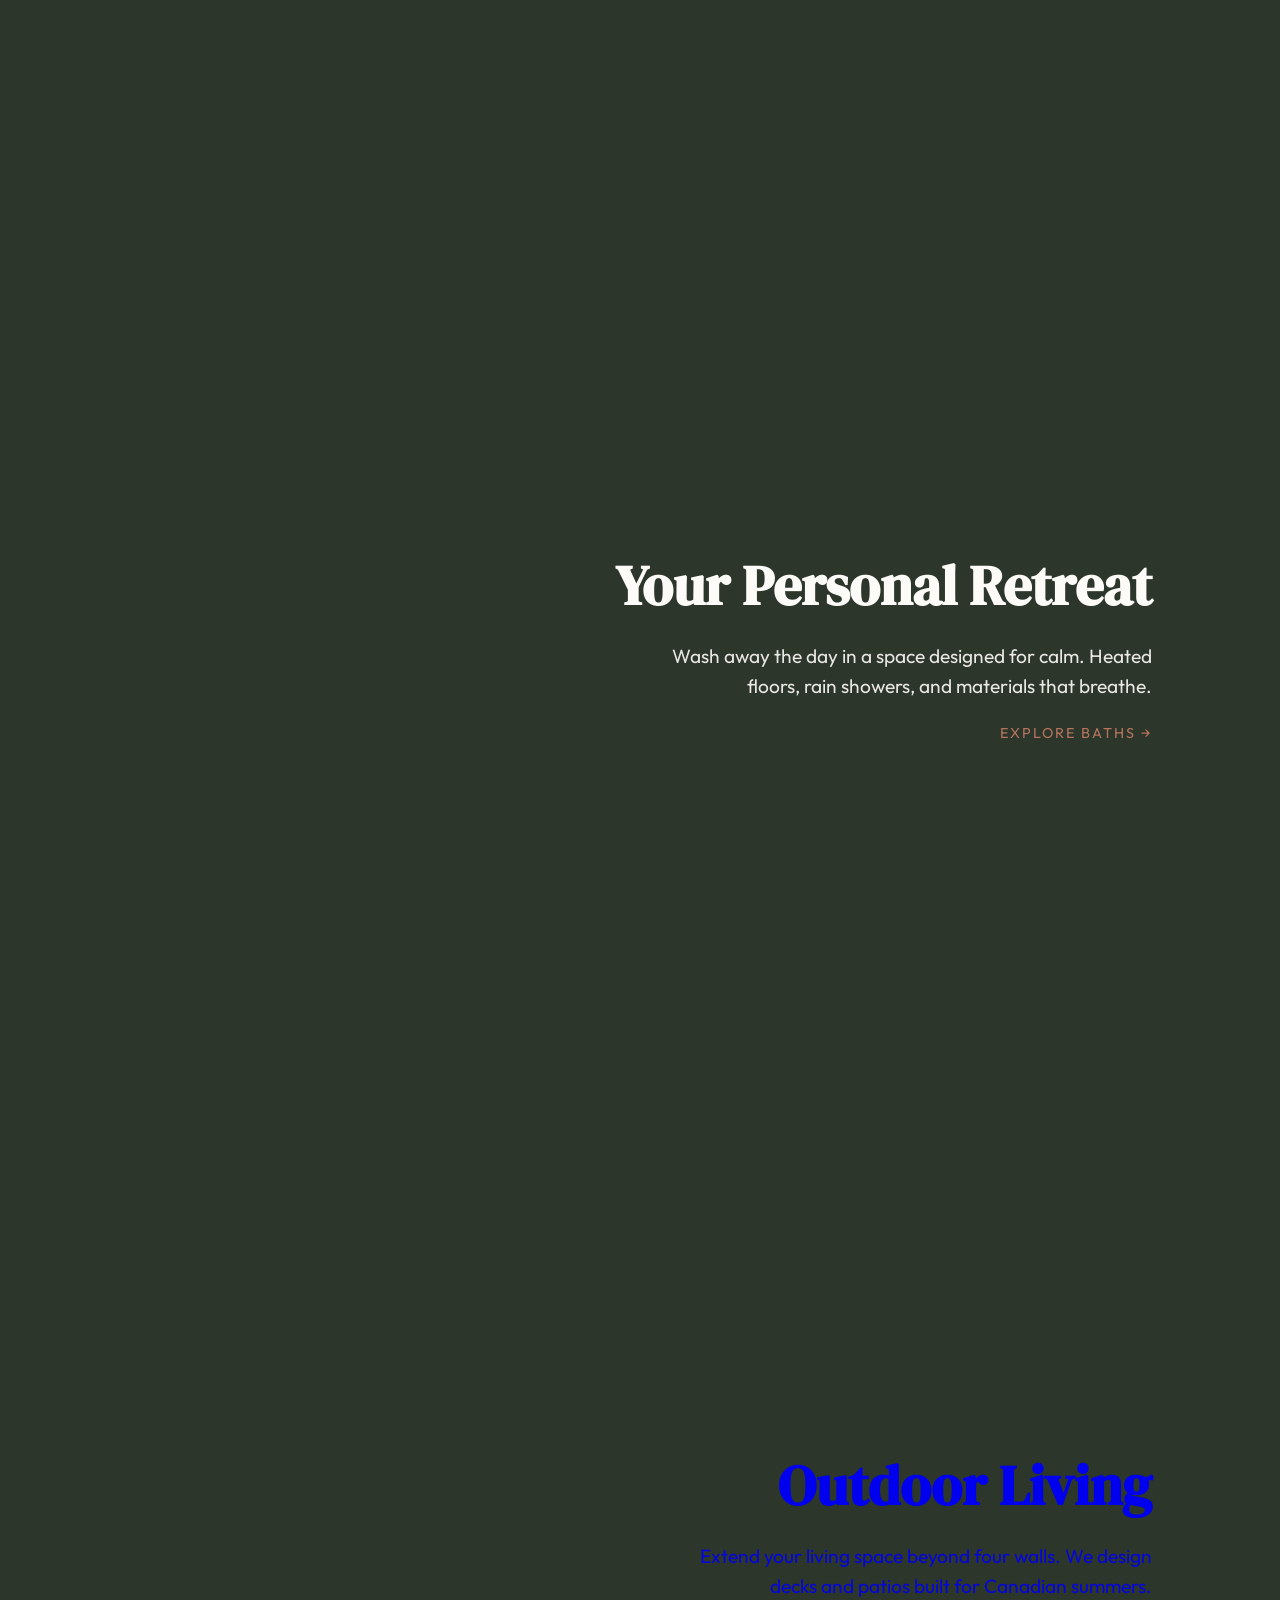
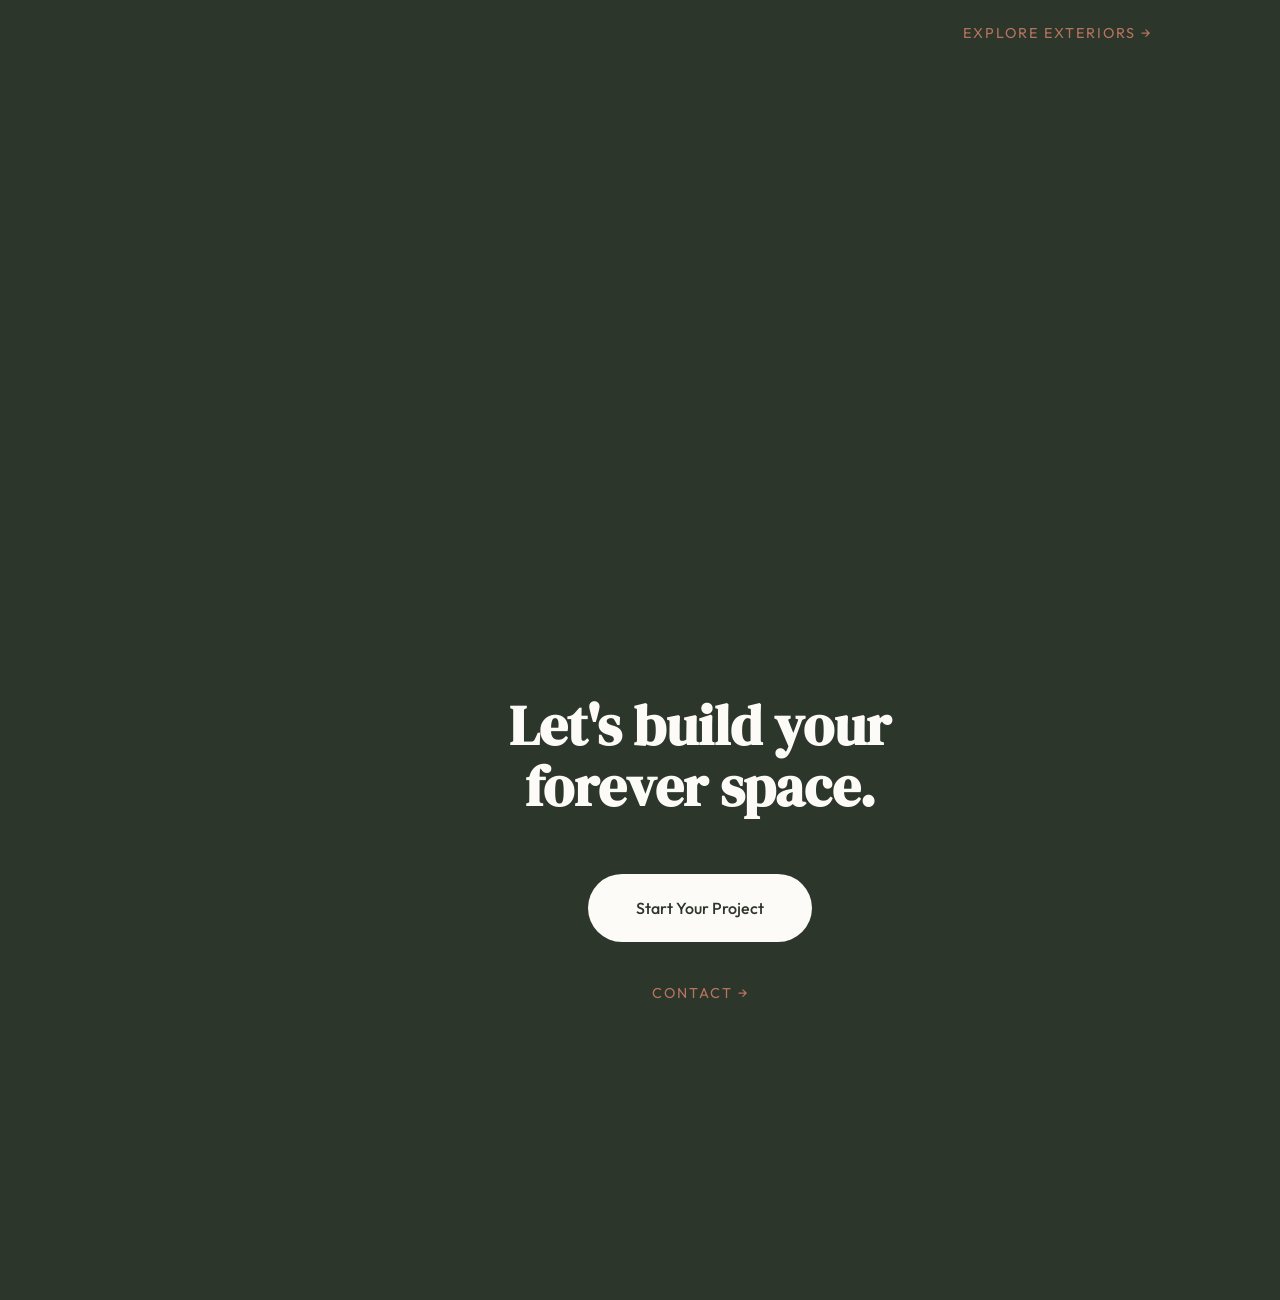
==== commit 3ce02842: "Update index.html" ====
--- a/index.html
+++ b/index.html
@@ -264,7 +264,7 @@
             }
 
             h1 { 
-                font-size: 2.5rem; /* Was 5rem - much smaller now */
+                font-size: 2rem; /* Was 5rem - much smaller now */
                 word-wrap: break-word; /* Prevents long words breaking layout */
                 hyphens: auto;
             }
@@ -343,7 +343,7 @@
 
     <!-- 2. FLOATING NAV -->
     <nav class="floating-nav">
-        <a href="kitchens.html" class="nav-link hover-trigger">Projects</a>
+        <a href="kitchens.html" class="nav-link hover-trigger">Gallery</a>
         <a href="contact.html" class="nav-link hover-trigger">Contact</a>
     </nav>
 
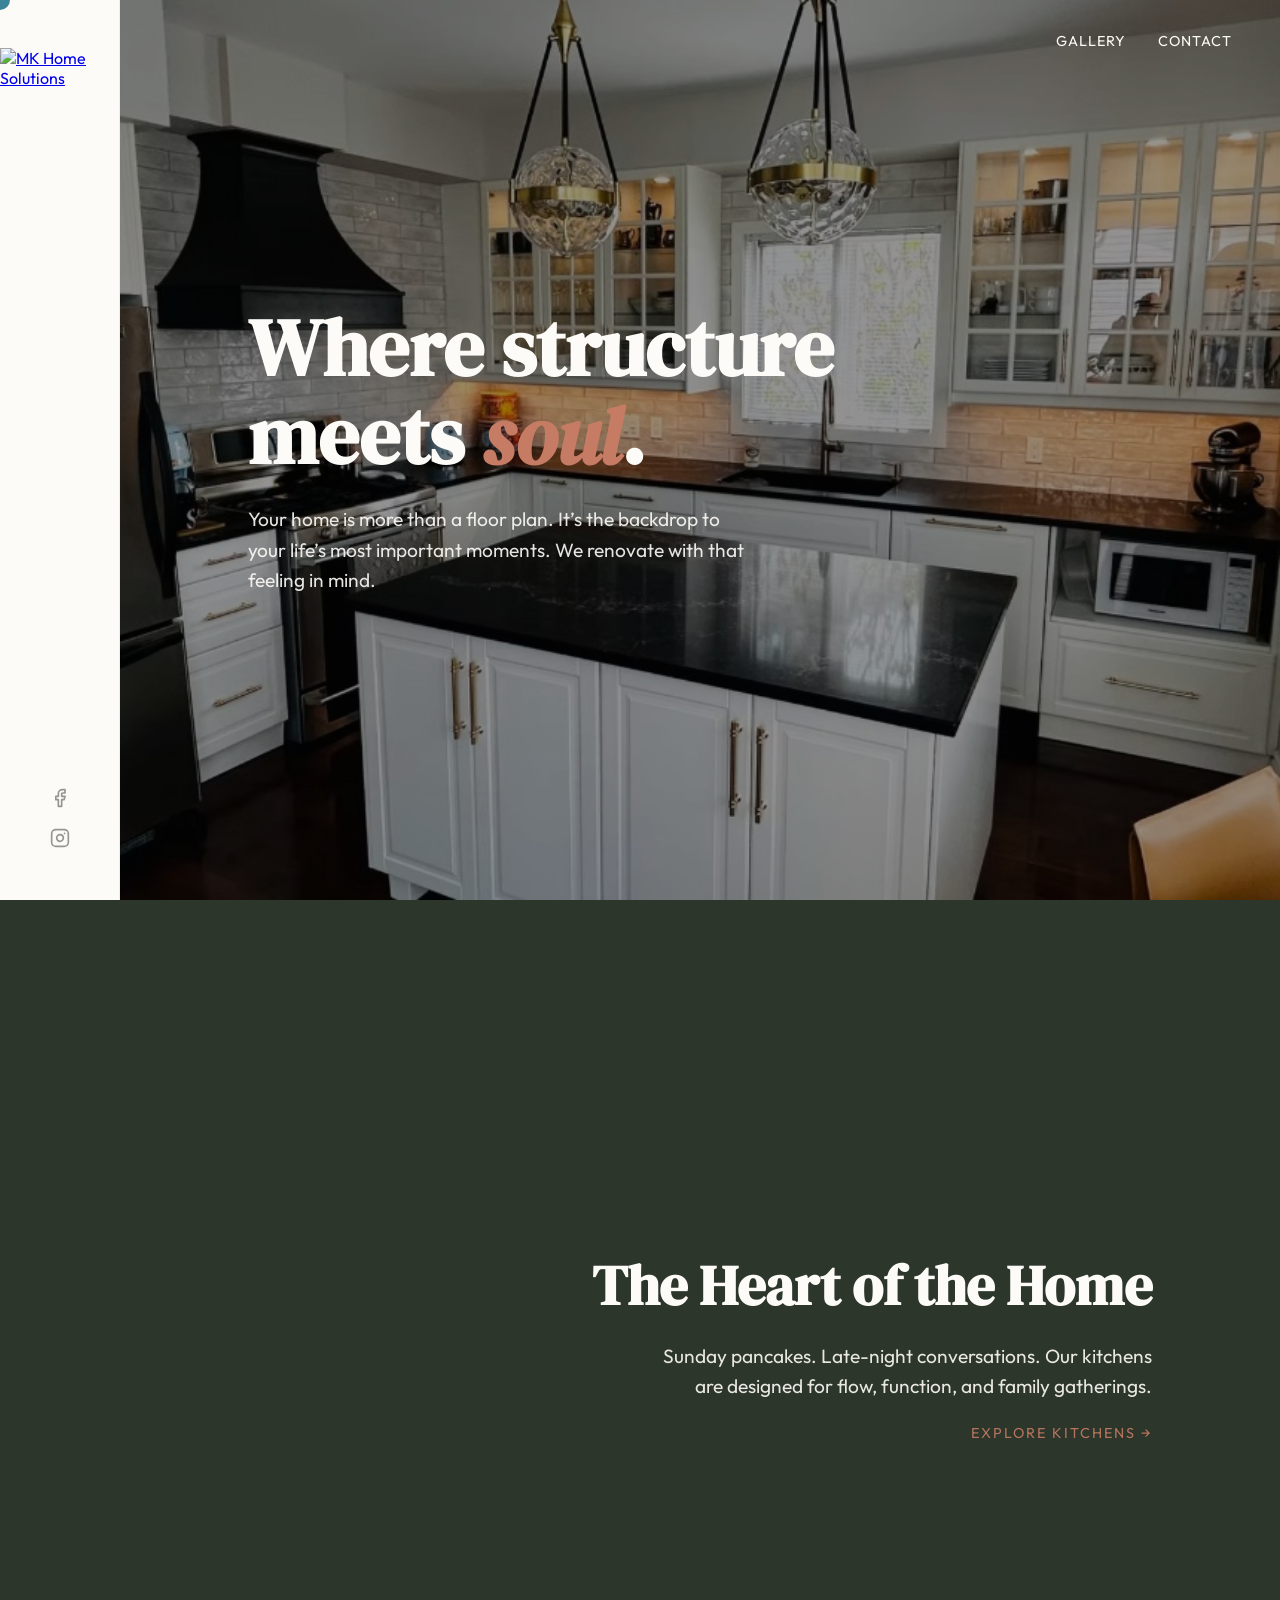
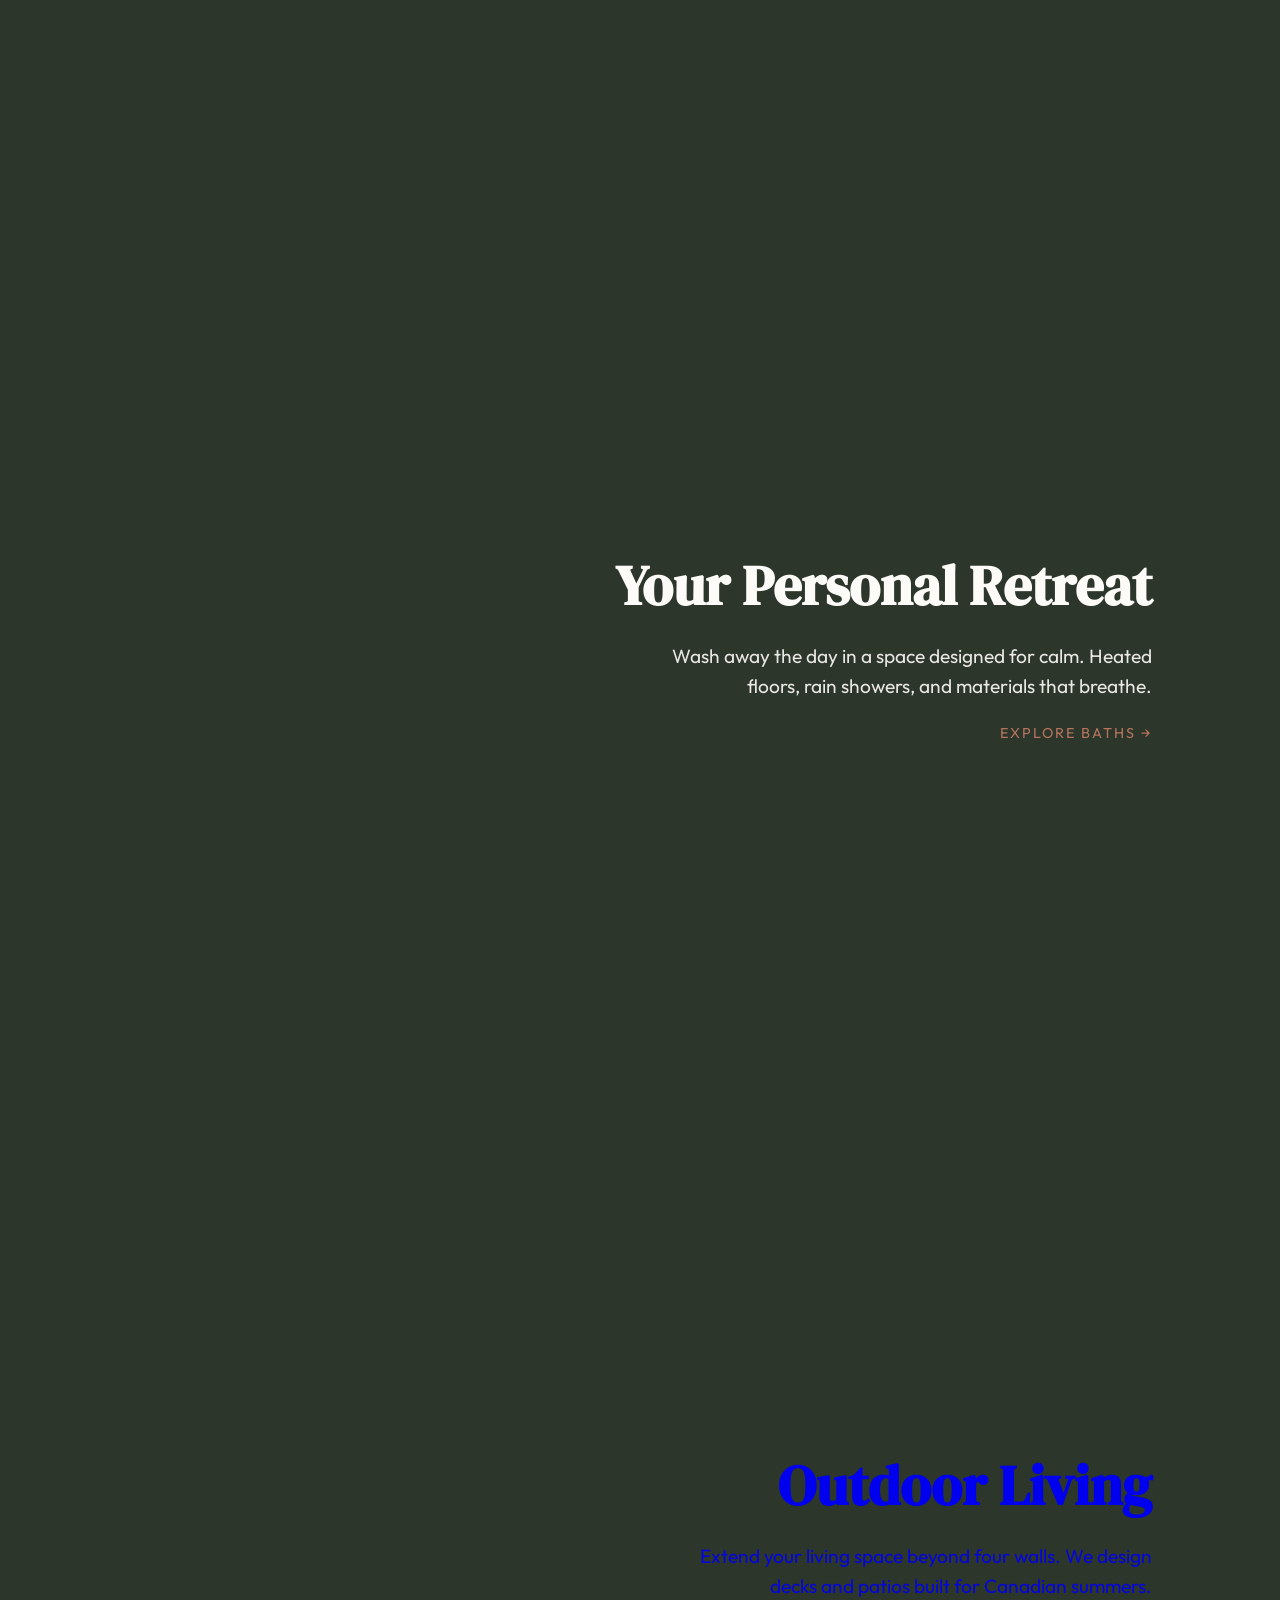
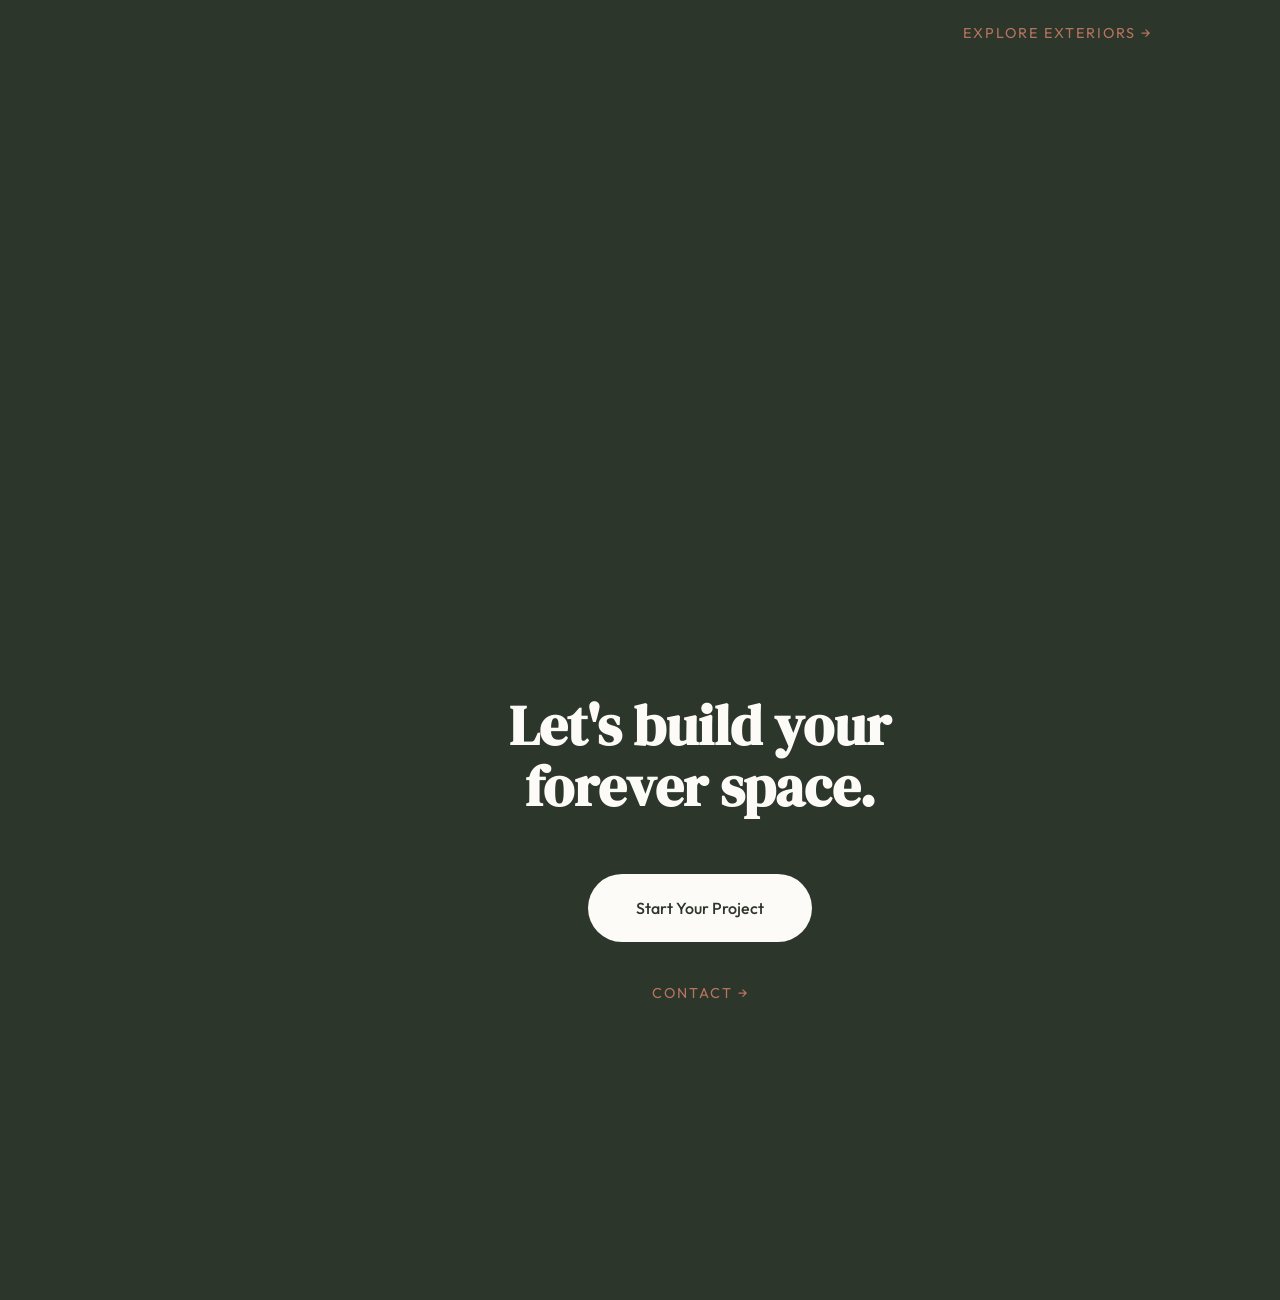
==== commit f60b3cd2: "Update index.html" ====
--- a/index.html
+++ b/index.html
@@ -312,20 +312,11 @@
         
         <!-- SVG LOGO START -->
         <div class="logo-container">
-            <a href="index.html" style="text-decoration: none; color: inherit;">
-                <svg viewBox="0 0 100 120" width="80" height="100" fill="currentColor" xmlns="http://www.w3.org/2000/svg">
-                    <!-- The Roof -->
-                    <path d="M50 5 L95 45 H5 Z" fill="none" stroke="currentColor" stroke-width="4" stroke-linejoin="round"/>
-                    
-                    <!-- The Box -->
-                    <rect x="15" y="45" width="70" height="50" fill="none" stroke="currentColor" stroke-width="4"/>
-                    
-                    <!-- The "MK" Text -->
-                    <text x="50" y="82" font-family="'DM Serif Display', serif" font-size="38" text-anchor="middle" font-weight="bold" fill="currentColor">MK</text>
-                    
-                    <!-- The "HOME SOLUTIONS" Text -->
-                    <text x="50" y="115" font-family="'Outfit', sans-serif" font-size="10" text-anchor="middle" letter-spacing="1">HOME SOLUTIONS</text>
-                </svg>
+            <a href="index.html">
+                <!-- Replace SVG with the uploaded image -->
+                <img src="mk-logo.jpg" class="brand-logo" alt="MK Home Solutions">
+            </a>
+        </div>
             </a>
         </div>
         <!-- SVG LOGO END -->
